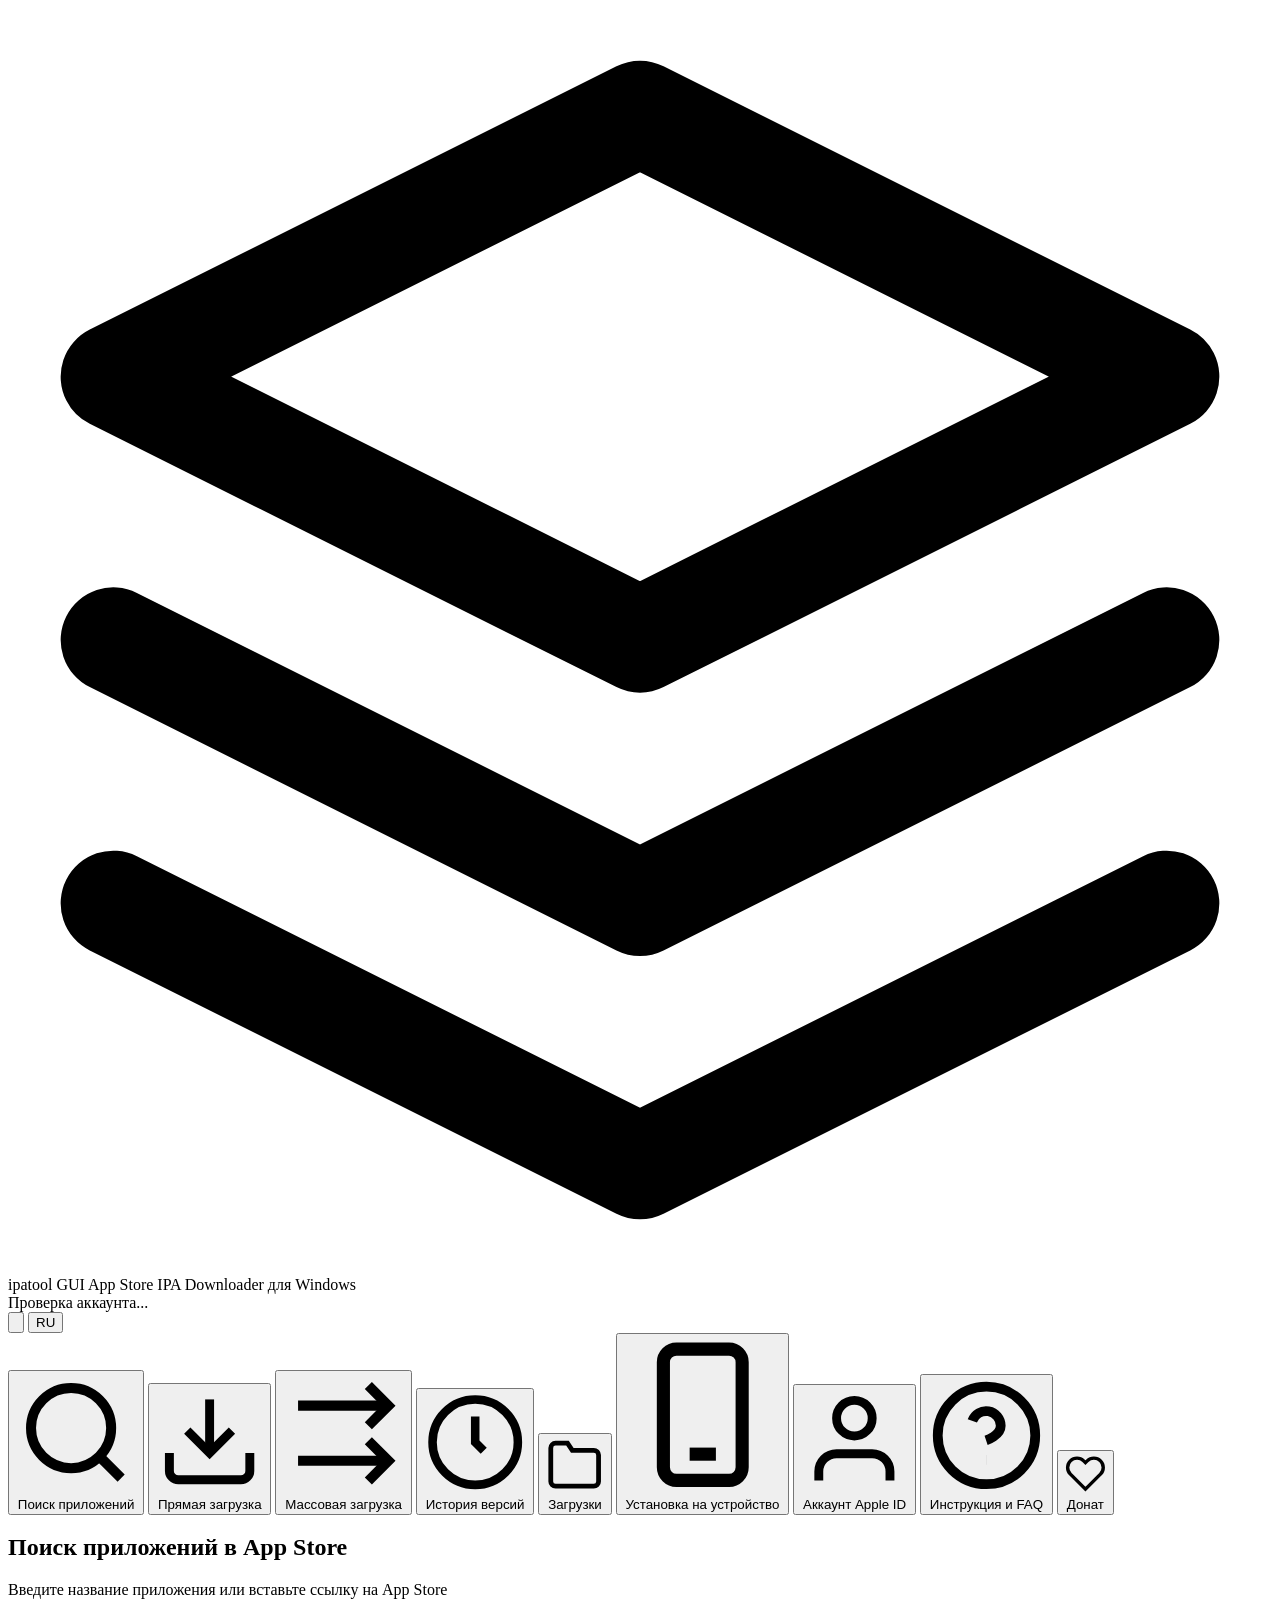
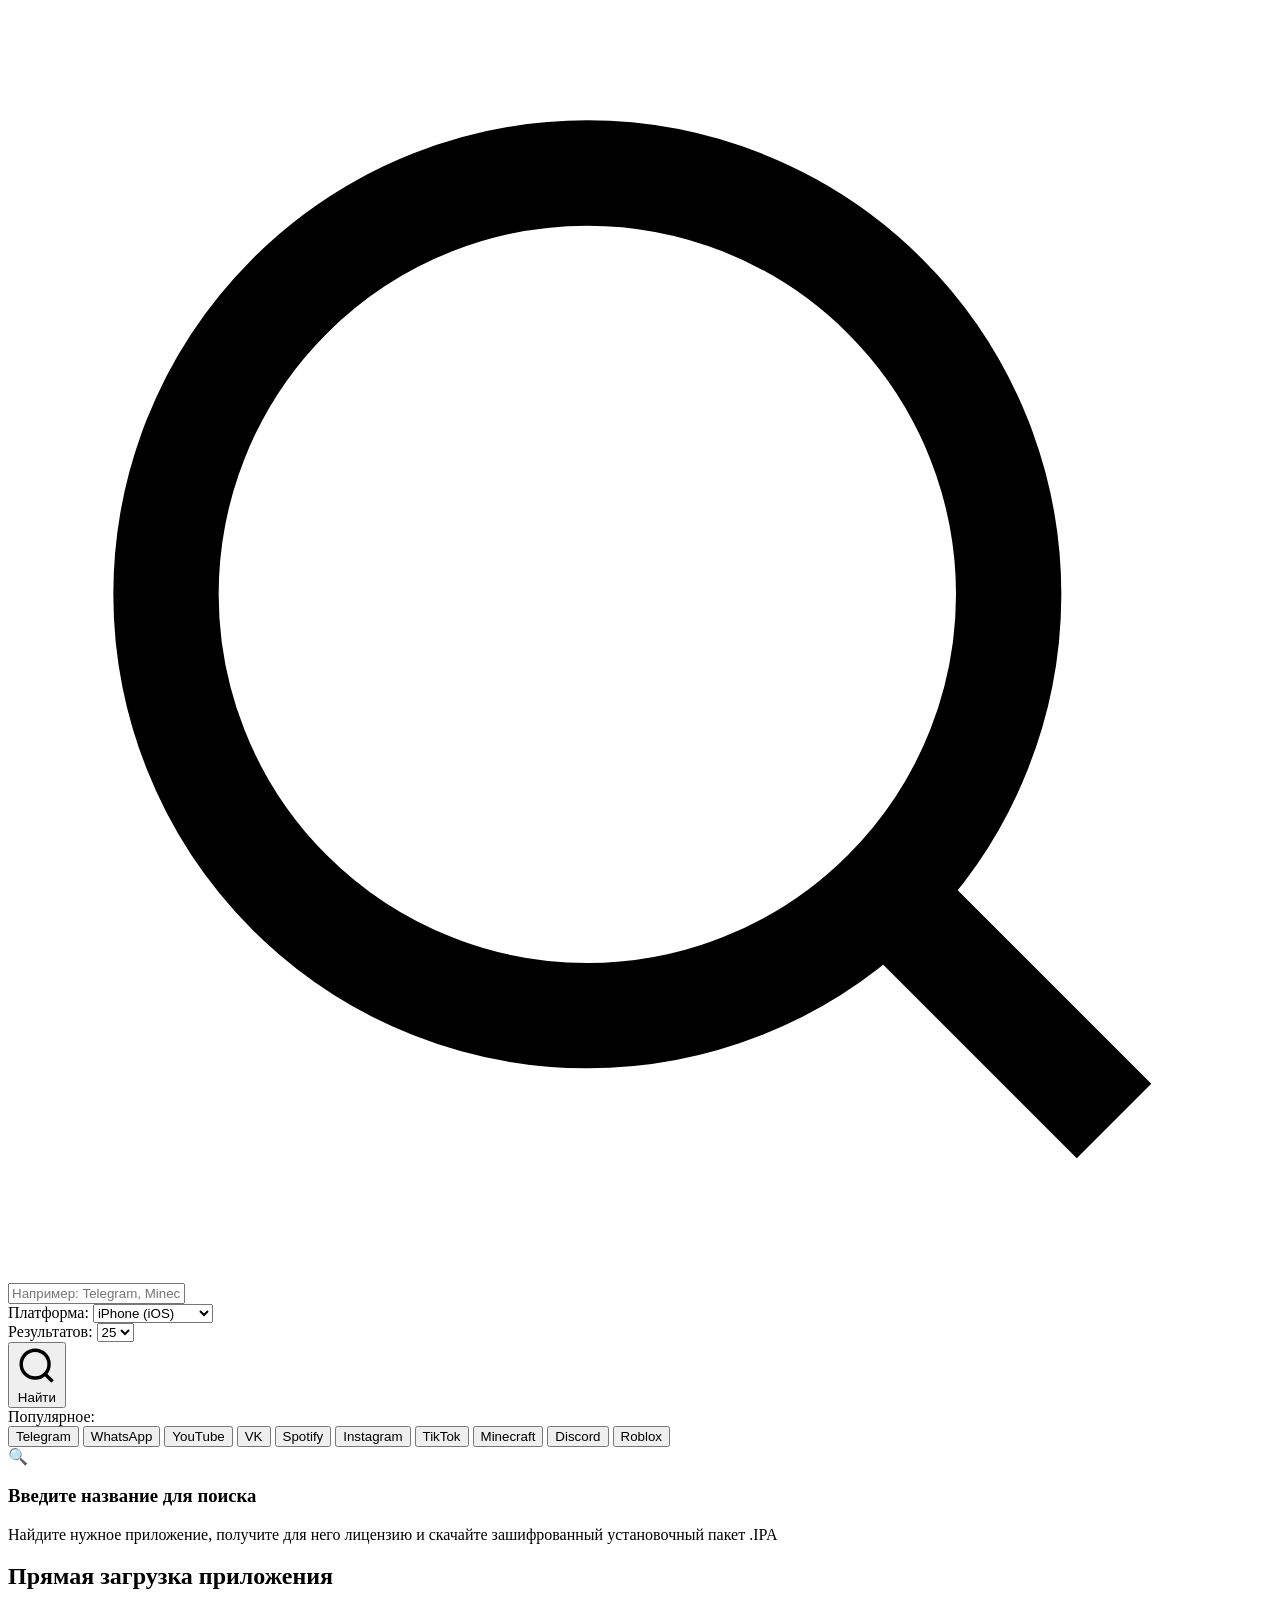
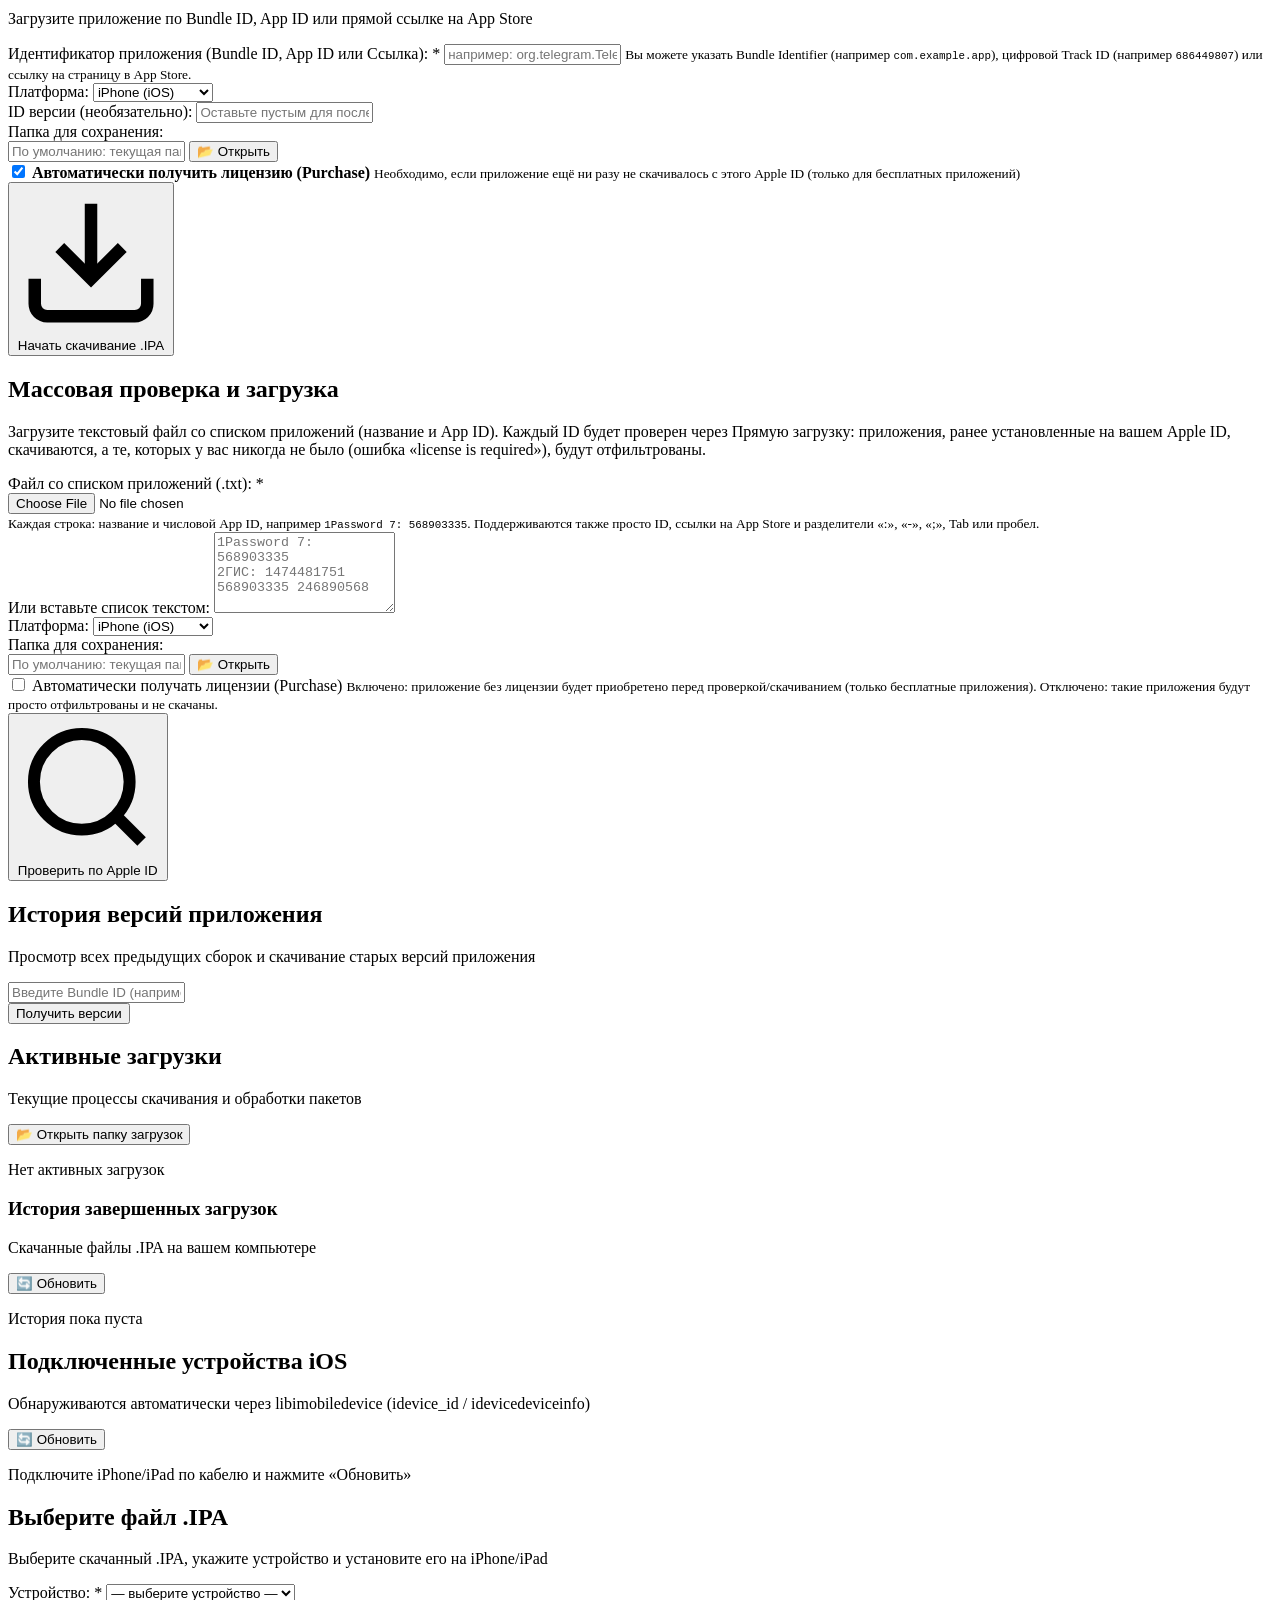
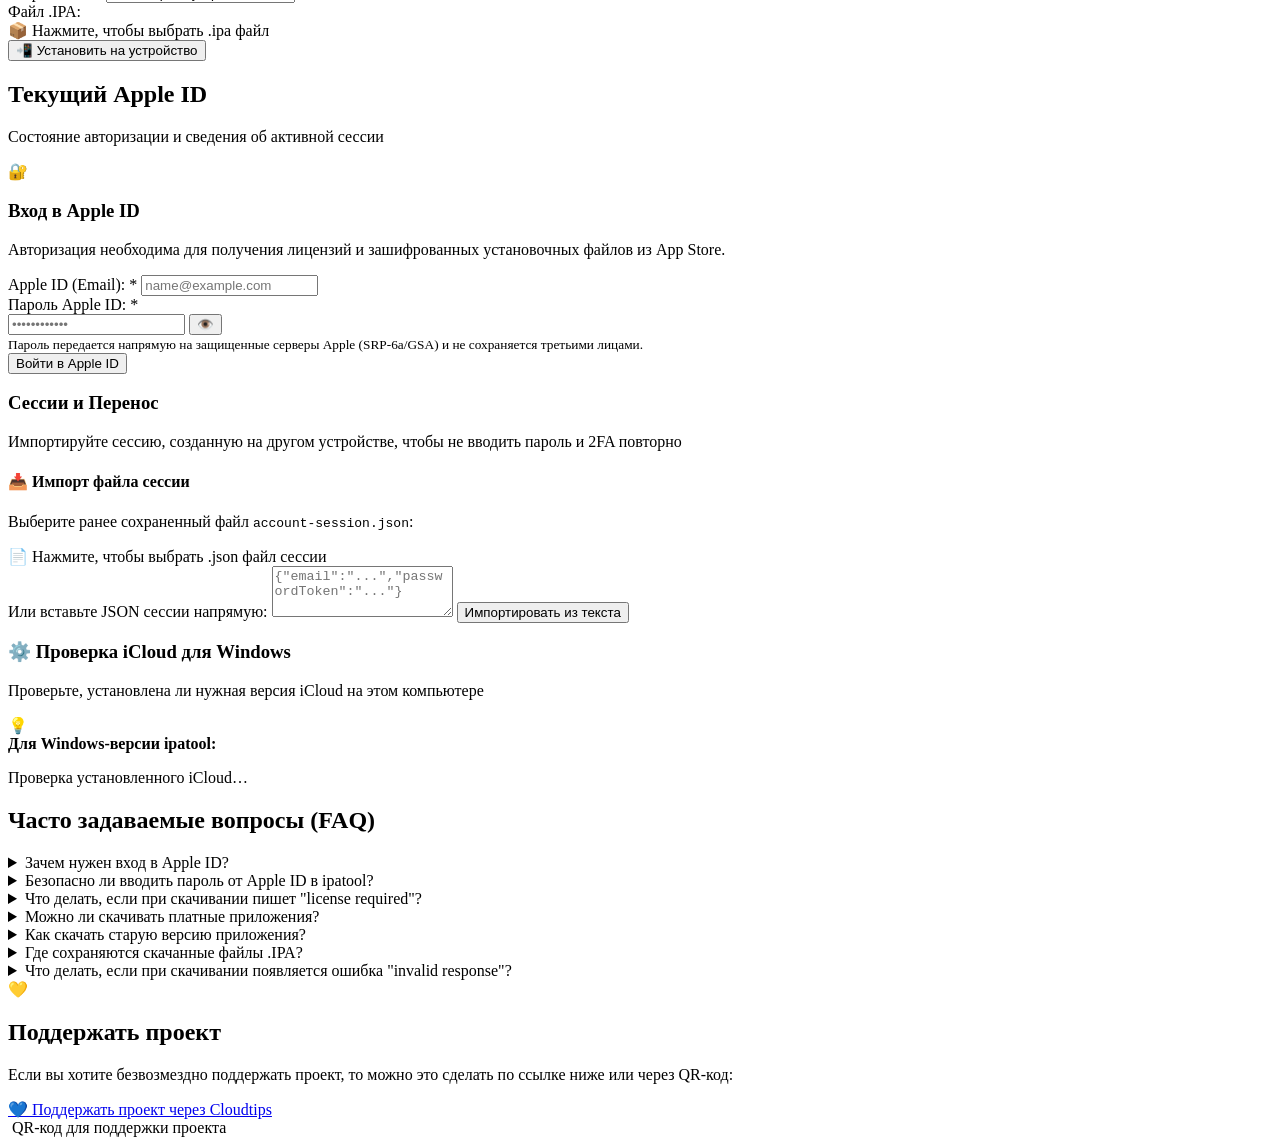
==== cmd/gui_assets/index.html @ 9e5e67ea "Disable mass download auto-purchase by default Co-authored-by: arena-agent <297053741+arena-agent@us" ====
<!DOCTYPE html>
<html lang="ru" data-theme="dark">
<head>
  <meta charset="UTF-8">
  <meta name="viewport" content="width=device-width, initial-scale=1.0">
  <title>ipatool GUI — Скачивание IPA из App Store</title>
  <link rel="stylesheet" href="/assets/style.css">
</head>
<body>
  <!-- Header / Navigation Bar -->
  <header class="navbar">
    <div class="nav-brand">
      <div class="brand-icon">
        <svg viewBox="0 0 24 24" fill="none" stroke="currentColor" stroke-width="2" stroke-linecap="round" stroke-linejoin="round">
          <path d="M12 2L2 7l10 5 10-5-10-5zM2 17l10 5 10-5M2 12l10 5 10-5"/>
        </svg>
      </div>
      <div class="brand-text">
        <span class="brand-title">ipatool <span class="badge-gui">GUI</span></span>
        <span class="brand-subtitle" data-i18n="app_subtitle">App Store IPA Downloader для Windows</span>
      </div>
    </div>

    <!-- Right Controls -->
    <div class="nav-actions">
      <!-- Account Status Pill -->
      <div id="account-status-pill" class="account-pill" onclick="switchTab('account')">
        <span class="status-dot"></span>
        <span id="account-status-text" data-i18n="auth_checking">Проверка аккаунта...</span>
      </div>

      <!-- Theme Switcher -->
      <button id="theme-toggle" class="icon-btn" title="Сменить тему" onclick="toggleTheme()">
        <svg id="theme-icon-dark" viewBox="0 0 24 24" fill="none" stroke="currentColor" stroke-width="2" stroke-linecap="round" stroke-linejoin="round">
          <path d="M21 12.79A9 9 0 1 1 11.21 3 7 7 0 0 0 21 12.79z"></path>
        </svg>
        <svg id="theme-icon-light" style="display:none" viewBox="0 0 24 24" fill="none" stroke="currentColor" stroke-width="2" stroke-linecap="round" stroke-linejoin="round">
          <circle cx="12" cy="12" r="5"></circle>
          <line x1="12" y1="1" x2="12" y2="3"></line>
          <line x1="12" y1="21" x2="12" y2="23"></line>
          <line x1="4.22" y1="4.22" x2="5.64" y2="5.64"></line>
          <line x1="18.36" y1="18.36" x2="19.78" y2="19.78"></line>
          <line x1="1" y1="12" x2="3" y2="12"></line>
          <line x1="21" y1="12" x2="23" y2="12"></line>
          <line x1="4.22" y1="19.78" x2="5.64" y2="18.36"></line>
          <line x1="18.36" y1="5.64" x2="19.78" y2="4.22"></line>
        </svg>
      </button>

      <!-- Language Switcher -->
      <button id="lang-toggle" class="btn btn-outline btn-sm" onclick="toggleLanguage()">
        <span id="lang-label">RU</span>
      </button>
    </div>
  </header>

  <!-- Navigation Tabs -->
  <nav class="tabs-nav">
    <div class="tabs-container">
      <button class="tab-btn active" data-tab="search" onclick="switchTab('search')">
        <svg viewBox="0 0 24 24" fill="none" stroke="currentColor" stroke-width="2">
          <circle cx="11" cy="11" r="8"></circle><line x1="21" y1="21" x2="16.65" y2="16.65"></line>
        </svg>
        <span data-i18n="tab_search">Поиск приложений</span>
      </button>
      <button class="tab-btn" data-tab="direct" onclick="switchTab('direct')">
        <svg viewBox="0 0 24 24" fill="none" stroke="currentColor" stroke-width="2">
          <path d="M21 15v4a2 2 0 0 1-2 2H5a2 2 0 0 1-2-2v-4"></path>
          <polyline points="7 10 12 15 17 10"></polyline>
          <line x1="12" y1="15" x2="12" y2="3"></line>
        </svg>
        <span data-i18n="tab_direct">Прямая загрузка</span>
      </button>
      <button class="tab-btn" data-tab="batch" onclick="switchTab('batch')">
        <svg viewBox="0 0 24 24" fill="none" stroke="currentColor" stroke-width="2">
          <path d="M17 2.5l4 4-4 4"></path>
          <path d="M3 6.5h18"></path>
          <path d="M17 13.5l4 4-4 4"></path>
          <path d="M3 17.5h18"></path>
        </svg>
        <span data-i18n="tab_batch">Массовая загрузка</span>
      </button>
      <button class="tab-btn" data-tab="versions" onclick="switchTab('versions')">
        <svg viewBox="0 0 24 24" fill="none" stroke="currentColor" stroke-width="2">
          <circle cx="12" cy="12" r="10"></circle><polyline points="12 6 12 12 14 14"></polyline>
        </svg>
        <span data-i18n="tab_versions">История версий</span>
      </button>
      <button class="tab-btn" data-tab="downloads" onclick="switchTab('downloads')">
        <svg viewBox="0 0 24 24" fill="none" stroke="currentColor" stroke-width="2">
          <path d="M22 19a2 2 0 0 1-2 2H4a2 2 0 0 1-2-2V5a2 2 0 0 1 2-2h5l2 3h9a2 2 0 0 1 2 2z"></path>
        </svg>
        <span data-i18n="tab_downloads">Загрузки</span>
        <span id="downloads-badge" class="badge badge-pulse" style="display:none">0</span>
      </button>
      <button class="tab-btn" data-tab="install" onclick="switchTab('install')">
        <svg viewBox="0 0 24 24" fill="none" stroke="currentColor" stroke-width="2">
          <rect x="6" y="2" width="12" height="20" rx="2"></rect>
          <line x1="10" y1="18" x2="14" y2="18"></line>
          <line x1="12" y1="2" x2="12" y2="2.01"></line>
        </svg>
        <span data-i18n="tab_install">Установка на устройство</span>
      </button>
      <button class="tab-btn" data-tab="account" onclick="switchTab('account')">
        <svg viewBox="0 0 24 24" fill="none" stroke="currentColor" stroke-width="2">
          <path d="M20 21v-2a4 4 0 0 0-4-4H8a4 4 0 0 0-4 4v2"></path>
          <circle cx="12" cy="7" r="4"></circle>
        </svg>
        <span data-i18n="tab_account">Аккаунт Apple ID</span>
      </button>
      <button class="tab-btn" data-tab="guide" onclick="switchTab('guide')">
        <svg viewBox="0 0 24 24" fill="none" stroke="currentColor" stroke-width="2">
          <circle cx="12" cy="12" r="10"></circle>
          <path d="M9.09 9a3 3 0 0 1 5.83 1c0 2-3 3-3 3"></path>
          <line x1="12" y1="17" x2="12.01" y2="17"></line>
        </svg>
        <span data-i18n="tab_guide">Инструкция и FAQ</span>
      </button>
      <button class="tab-btn" data-tab="donate" onclick="switchTab('donate')">
        <svg viewBox="0 0 24 24" fill="none" stroke="currentColor" stroke-width="2">
          <path d="M20.84 4.61a5.5 5.5 0 0 0-7.78 0L12 5.67l-1.06-1.06a5.5 5.5 0 0 0-7.78 7.78l1.06 1.06L12 21.23l7.78-7.78 1.06-1.06a5.5 5.5 0 0 0 0-7.78z"></path>
        </svg>
        <span data-i18n="tab_donate">Донат</span>
      </button>
    </div>
  </nav>

  <!-- Main Content Container -->
  <main class="main-content">

    <!-- TAB 1: Search -->
    <section id="tab-search" class="tab-content active">
      <!-- Search Banner / Input -->
      <div class="search-section card">
        <div class="search-header">
          <h2 data-i18n="search_title">Поиск приложений в App Store</h2>
          <p class="text-secondary" data-i18n="search_desc">Введите название приложения или вставьте ссылку на App Store</p>
        </div>

        <form id="search-form" onsubmit="handleSearch(event)" class="search-form">
          <div class="search-input-wrapper">
            <svg class="search-icon" viewBox="0 0 24 24" fill="none" stroke="currentColor" stroke-width="2">
              <circle cx="11" cy="11" r="8"></circle><line x1="21" y1="21" x2="16.65" y2="16.65"></line>
            </svg>
            <input 
              type="text" 
              id="search-input" 
              placeholder="Например: Telegram, Minecraft, VK или https://apps.apple.com/app/id..." 
              autocomplete="off"
            >
            <button type="button" id="search-clear-btn" class="clear-btn" onclick="clearSearch()" style="display:none">✕</button>
          </div>

          <div class="search-options">
            <div class="option-group">
              <label for="search-platform" data-i18n="platform_label">Платформа:</label>
              <select id="search-platform" class="select-control">
                <option value="iphone" selected>iPhone (iOS)</option>
                <option value="ipad">iPad (iPadOS)</option>
                <option value="appletv">Apple TV (tvOS)</option>
              </select>
            </div>

            <div class="option-group">
              <label for="search-limit" data-i18n="limit_label">Результатов:</label>
              <select id="search-limit" class="select-control">
                <option value="10">10</option>
                <option value="25" selected>25</option>
                <option value="50">50</option>
              </select>
            </div>

            <button type="submit" id="search-btn" class="btn btn-primary">
              <svg viewBox="0 0 24 24" fill="none" stroke="currentColor" stroke-width="2">
                <circle cx="11" cy="11" r="8"></circle><line x1="21" y1="21" x2="16.65" y2="16.65"></line>
              </svg>
              <span data-i18n="search_button">Найти</span>
            </button>
          </div>
        </form>

        <!-- Quick Tags -->
        <div class="popular-tags">
          <span class="tags-label" data-i18n="popular_searches">Популярное:</span>
          <div class="tags-list">
            <button type="button" class="tag-chip" onclick="quickSearch('Telegram')">Telegram</button>
            <button type="button" class="tag-chip" onclick="quickSearch('WhatsApp')">WhatsApp</button>
            <button type="button" class="tag-chip" onclick="quickSearch('YouTube')">YouTube</button>
            <button type="button" class="tag-chip" onclick="quickSearch('VK')">VK</button>
            <button type="button" class="tag-chip" onclick="quickSearch('Spotify')">Spotify</button>
            <button type="button" class="tag-chip" onclick="quickSearch('Instagram')">Instagram</button>
            <button type="button" class="tag-chip" onclick="quickSearch('TikTok')">TikTok</button>
            <button type="button" class="tag-chip" onclick="quickSearch('Minecraft')">Minecraft</button>
            <button type="button" class="tag-chip" onclick="quickSearch('Discord')">Discord</button>
            <button type="button" class="tag-chip" onclick="quickSearch('Roblox')">Roblox</button>
          </div>
        </div>
      </div>

      <!-- Search State / Results -->
      <div id="search-loading" class="state-container" style="display:none">
        <div class="spinner"></div>
        <p data-i18n="searching_status">Поиск приложений в Apple App Store...</p>
      </div>

      <div id="search-empty" class="state-container card">
        <div class="empty-icon">🔍</div>
        <h3 data-i18n="search_prompt_title">Введите название для поиска</h3>
        <p class="text-secondary" data-i18n="search_prompt_desc">Найдите нужное приложение, получите для него лицензию и скачайте зашифрованный установочный пакет .IPA</p>
      </div>

      <div id="search-no-results" class="state-container card" style="display:none">
        <div class="empty-icon">😕</div>
        <h3 data-i18n="no_results_title">Ничего не найдено</h3>
        <p class="text-secondary" data-i18n="no_results_desc">Попробуйте изменить поисковый запрос, проверить регион аккаунта или переключить платформу (iPhone / iPad).</p>
      </div>

      <!-- Results Grid -->
      <div id="search-results-wrapper" style="display:none">
        <!-- Removed-from-App-Store results (Apps_ID_List.txt) — shown first,
             since these apps are not reachable through the App Store search. -->
        <div id="removed-results-section" style="display:none">
          <div class="results-header">
            <h3 class="results-section-title" data-i18n="search_removed_title">Удалённые из App Store (доступны по ID)</h3>
            <span id="removed-results-count" class="results-count-text"></span>
          </div>
          <div id="removed-results-grid" class="apps-grid"></div>
        </div>

        <!-- Official App Store results (shown below the removed apps) -->
        <div id="official-results-section">
          <div class="results-header" id="official-results-header">
            <h3 class="results-section-title" data-i18n="search_official_title">Результаты App Store</h3>
            <span id="results-count" class="results-count-text">Найдено 0 приложений</span>
          </div>
          <div id="search-results-grid" class="apps-grid"></div>
        </div>
      </div>
    </section>

    <!-- TAB 2: Direct Download -->
    <section id="tab-direct" class="tab-content">
      <div class="card form-card">
        <div class="card-header">
          <h2 data-i18n="direct_title">Прямая загрузка приложения</h2>
          <p class="text-secondary" data-i18n="direct_desc">Загрузите приложение по Bundle ID, App ID или прямой ссылке на App Store</p>
        </div>

        <form id="direct-download-form" onsubmit="handleDirectDownload(event)" class="vertical-form">
          <div class="form-group">
            <label for="direct-app-id">
              <span data-i18n="direct_id_label">Идентификатор приложения (Bundle ID, App ID или Ссылка):</span>
              <span class="required">*</span>
            </label>
            <input 
              type="text" 
              id="direct-app-id" 
              class="input-control" 
              placeholder="например: org.telegram.Telegram-iOS, 686449807 или https://apps.apple.com/..."
              required
            >
            <small class="form-hint" data-i18n="direct_id_hint">Вы можете указать Bundle Identifier (например <code>com.example.app</code>), цифровой Track ID (например <code>686449807</code>) или ссылку на страницу в App Store.</small>
          </div>

          <div class="form-row">
            <div class="form-group col">
              <label for="direct-platform" data-i18n="platform_label">Платформа:</label>
              <select id="direct-platform" class="select-control">
                <option value="iphone" selected>iPhone (iOS)</option>
                <option value="ipad">iPad (iPadOS)</option>
                <option value="appletv">Apple TV (tvOS)</option>
              </select>
            </div>

            <div class="form-group col">
              <label for="direct-version-id" data-i18n="version_id_label">ID версии (необязательно):</label>
              <input 
                type="text" 
                id="direct-version-id" 
                class="input-control" 
                placeholder="Оставьте пустым для последней версии"
              >
            </div>
          </div>

          <div class="form-group">
            <label for="direct-output-path" data-i18n="output_folder_label">Папка для сохранения:</label>
            <div class="input-with-button">
              <input 
                type="text" 
                id="direct-output-path" 
                class="input-control" 
                placeholder="По умолчанию: текущая папка или Загрузки"
              >
              <button type="button" class="btn btn-outline" onclick="openOutputFolder()" title="Открыть текущую папку">
                📂 <span data-i18n="open_folder_btn">Открыть</span>
              </button>
            </div>
          </div>

          <div class="form-checkbox">
            <label class="checkbox-label">
              <input type="checkbox" id="direct-purchase" checked>
              <span class="checkbox-custom"></span>
              <span class="checkbox-text">
                <strong data-i18n="auto_purchase_title">Автоматически получить лицензию (Purchase)</strong>
                <small class="text-secondary" data-i18n="auto_purchase_desc">Необходимо, если приложение ещё ни разу не скачивалось с этого Apple ID (только для бесплатных приложений)</small>
              </span>
            </label>
          </div>

          <div class="form-actions">
            <button type="submit" id="direct-submit-btn" class="btn btn-primary btn-lg">
              <svg viewBox="0 0 24 24" fill="none" stroke="currentColor" stroke-width="2">
                <path d="M21 15v4a2 2 0 0 1-2 2H5a2 2 0 0 1-2-2v-4"></path>
                <polyline points="7 10 12 15 17 10"></polyline>
                <line x1="12" y1="15" x2="12" y2="3"></line>
              </svg>
              <span data-i18n="start_download_btn">Начать скачивание .IPA</span>
            </button>
          </div>
        </form>
      </div>
    </section>

    <!-- TAB: Batch Mass Download -->
    <section id="tab-batch" class="tab-content">
      <div class="card">
        <div class="card-header">
          <h2 data-i18n="batch_title">Массовая проверка и загрузка</h2>
          <p class="text-secondary" data-i18n="batch_desc">Загрузите текстовый файл со списком приложений (название и App ID). Каждый ID будет проверен через Прямую загрузку: приложения, ранее установленные на вашем Apple ID, скачиваются, а те, которых у вас никогда не было (ошибка «license is required»), будут отфильтрованы.</p>
        </div>

        <form id="batch-form" class="vertical-form">
          <div class="form-group">
            <label for="batch-file-input">
              <span data-i18n="batch_file_label">Файл со списком приложений (.txt):</span>
              <span class="required">*</span>
            </label>
            <div class="input-with-button">
              <input
                type="file"
                id="batch-file-input"
                class="input-control"
                accept=".txt,text/plain"
              >
            </div>
            <small class="form-hint" data-i18n="batch_file_hint">Каждая строка: название и числовой App ID, например <code>1Password 7: 568903335</code>. Поддерживаются также просто ID, ссылки на App Store и разделители «:», «-», «;», Tab или пробел.</small>
          </div>

          <div class="form-group">
            <label for="batch-paste-area" data-i18n="batch_paste_label">Или вставьте список текстом:</label>
            <textarea
              id="batch-paste-area"
              class="input-control"
              rows="5"
              placeholder="1Password 7: 568903335&#10;2ГИС: 1474481751&#10;568903335 246890568"
            ></textarea>
          </div>

          <div id="batch-parsed-summary" class="state-container" style="display:none">
            <p id="batch-parsed-count" class="text-secondary"></p>
          </div>

          <div class="form-row">
            <div class="form-group col">
              <label for="batch-platform" data-i18n="platform_label">Платформа:</label>
              <select id="batch-platform" class="select-control">
                <option value="iphone" selected>iPhone (iOS)</option>
                <option value="ipad">iPad (iPadOS)</option>
                <option value="appletv">Apple TV (tvOS)</option>
              </select>
            </div>

            <div class="form-group col">
              <label for="batch-output-path" data-i18n="output_folder_label">Папка для сохранения:</label>
              <div class="input-with-button">
                <input
                  type="text"
                  id="batch-output-path"
                  class="input-control"
                  placeholder="По умолчанию: текущая папка или Загрузки"
                >
                <button type="button" class="btn btn-outline" onclick="openOutputFolder()" title="Открыть текущую папку">
                  📂 <span data-i18n="open_folder_btn">Открыть</span>
                </button>
              </div>
            </div>
          </div>

          <div class="form-group">
            <label for="batch-purchase" class="checkbox-label">
              <input type="checkbox" id="batch-purchase">
              <span data-i18n="batch_purchase_label">Автоматически получать лицензии (Purchase)</span>
            </label>
            <small class="form-hint" data-i18n="batch_purchase_hint">Включено: приложение без лицензии будет приобретено перед проверкой/скачиванием (только бесплатные приложения). Отключено: такие приложения будут просто отфильтрованы и не скачаны.</small>
          </div>

          <div class="form-actions">
            <button type="submit" id="batch-check-btn" class="btn btn-primary btn-lg">
              <svg viewBox="0 0 24 24" fill="none" stroke="currentColor" stroke-width="2">
                <circle cx="11" cy="11" r="8"></circle><line x1="21" y1="21" x2="16.65" y2="16.65"></line>
              </svg>
              <span data-i18n="batch_check_btn">Проверить по Apple ID</span>
            </button>
          </div>
        </form>
      </div>

      <!-- Batch Check Progress -->
      <div id="batch-check-progress-card" class="card" style="display:none">
        <div class="card-header">
          <h3 data-i18n="batch_check_progress_title">Проверка приложений через Прямую загрузку...</h3>
          <p class="text-secondary" id="batch-check-progress-text"></p>
        </div>
        <div class="dl-progress-bar-bg">
          <div id="batch-check-progress-fill" class="dl-progress-bar-fill" style="width:0%"></div>
        </div>
        <div class="dl-progress-stats">
          <span id="batch-check-progress-percent">0%</span>
        </div>
      </div>

      <!-- Batch Results -->
      <div id="batch-results-card" class="card" style="display:none">
        <div class="card-header flex-between">
          <div>
            <h3 data-i18n="batch_results_title">Результаты проверки</h3>
            <p class="text-secondary" id="batch-results-summary"></p>
          </div>
          <div class="app-actions">
            <button class="btn btn-outline btn-sm" onclick="batchSelectAll(true)">
              <span data-i18n="batch_select_all">Выбрать все</span>
            </button>
            <button class="btn btn-outline btn-sm" onclick="batchSelectAll(false)">
              <span data-i18n="batch_select_none">Снять все</span>
            </button>
            <button id="batch-download-btn" class="btn btn-primary btn-sm" onclick="startBatchDownload()">
              <span id="batch-download-btn-text" data-i18n="batch_download_selected">Скачать выбранные</span>
            </button>
            <button id="batch-save-btn" class="btn btn-outline btn-sm" onclick="saveBatchList()">
              💾 <span data-i18n="batch_save_list">Сохранить список (.txt)</span>
            </button>
          </div>
        </div>

        <div id="batch-available-list" class="apps-grid" style="margin-top:16px"></div>

        <div id="batch-filtered-box" style="margin-top:24px; display:none">
          <h4 class="text-secondary" data-i18n="batch_filtered_title">Отфильтрованы (нет лицензии на Apple ID):</h4>
          <div id="batch-filtered-list" class="batch-filtered-list" style="margin-top:8px"></div>
        </div>
      </div>

      <!-- Batch Download Progress -->
      <div id="batch-download-card" class="card" style="display:none">
        <div class="card-header">
          <h3 data-i18n="batch_download_progress_title">Массовое скачивание...</h3>
          <p class="text-secondary" id="batch-download-progress-text"></p>
        </div>
        <div class="dl-progress-bar-bg">
          <div id="batch-download-progress-fill" class="dl-progress-bar-fill" style="width:0%"></div>
        </div>
        <div class="dl-progress-stats">
          <span id="batch-download-progress-percent">0%</span>
          <span id="batch-download-progress-detail"></span>
        </div>
        <div id="batch-download-items" style="margin-top:16px"></div>
      </div>
    </section>

    <!-- TAB 3: Version History -->
    <section id="tab-versions" class="tab-content">
      <div class="card">
        <div class="card-header">
          <h2 data-i18n="versions_title">История версий приложения</h2>
          <p class="text-secondary" data-i18n="versions_desc">Просмотр всех предыдущих сборок и скачивание старых версий приложения</p>
        </div>

        <form id="versions-search-form" onsubmit="handleFetchVersions(event)" class="search-form">
          <div class="search-input-wrapper">
            <input 
              type="text" 
              id="versions-input" 
              placeholder="Введите Bundle ID (например, org.telegram.Telegram-iOS) или App ID"
              required
            >
          </div>
          <button type="submit" id="versions-btn" class="btn btn-primary">
            <span data-i18n="fetch_versions_btn">Получить версии</span>
          </button>
        </form>

        <div id="versions-loading" class="state-container" style="display:none">
          <div class="spinner"></div>
          <p data-i18n="fetching_versions_status">Запрос списка сборок с серверов Apple...</p>
        </div>

        <div id="versions-container" class="versions-result-wrapper" style="display:none">
          <div class="versions-meta-card">
            <div class="versions-header-info">
              <h3 id="versions-app-title">Приложение</h3>
              <span id="versions-count-badge" class="badge">0 версий</span>
            </div>
            <p id="versions-app-bundle" class="text-secondary"></p>
          </div>

          <div class="versions-table-wrapper">
            <table class="versions-table">
              <thead>
                <tr>
                  <th data-i18n="version_col_build">ID сборки (Version ID)</th>
                  <th data-i18n="version_col_display">Версия (Display)</th>
                  <th data-i18n="version_col_date">Дата выхода</th>
                  <th data-i18n="version_col_action">Действие</th>
                </tr>
              </thead>
              <tbody id="versions-table-body"></tbody>
            </table>
          </div>
        </div>
      </div>
    </section>

    <!-- TAB 4: Downloads -->
    <section id="tab-downloads" class="tab-content">
      <div class="downloads-layout">
        <!-- Active Downloads -->
        <div class="card">
          <div class="card-header flex-between">
            <div>
              <h2 data-i18n="active_downloads_title">Активные загрузки</h2>
              <p class="text-secondary" data-i18n="active_downloads_desc">Текущие процессы скачивания и обработки пакетов</p>
            </div>
            <button class="btn btn-outline btn-sm" onclick="openOutputFolder()">
              📂 <span data-i18n="open_downloads_folder">Открыть папку загрузок</span>
            </button>
          </div>

          <div id="active-downloads-list" class="active-downloads-container">
            <div id="no-active-downloads" class="empty-state-mini">
              <p class="text-secondary" data-i18n="no_active_downloads">Нет активных загрузок</p>
            </div>
          </div>
        </div>

        <!-- Download History -->
        <div class="card">
          <div class="card-header flex-between">
            <div>
              <h3 data-i18n="download_history_title">История завершенных загрузок</h3>
              <p class="text-secondary" data-i18n="download_history_desc">Скачанные файлы .IPA на вашем компьютере</p>
            </div>
            <button class="btn btn-outline btn-sm" onclick="refreshDownloadsHistory()">
              🔄 <span data-i18n="refresh_btn">Обновить</span>
            </button>
          </div>

          <div id="downloads-history-list" class="history-list">
            <div id="no-history-downloads" class="empty-state-mini">
              <p class="text-secondary" data-i18n="no_history_downloads">История пока пуста</p>
            </div>
          </div>
        </div>
      </div>
    </section>

    <!-- TAB: Install .IPA on connected iOS device -->
    <section id="tab-install" class="tab-content">
      <div class="install-layout">
        <!-- Devices Card -->
        <div class="card">
          <div class="card-header flex-between">
            <div>
              <h2 data-i18n="install_devices_title">Подключенные устройства iOS</h2>
              <p class="text-secondary" data-i18n="install_devices_desc">Обнаруживаются автоматически через libimobiledevice (idevice_id / idevicedeviceinfo)</p>
            </div>
            <button class="btn btn-outline" onclick="refreshInstallDevices()">
              🔄 <span data-i18n="refresh_btn">Обновить</span>
            </button>
          </div>

          <div id="install-devices-loading" class="state-container" style="display:none">
            <div class="spinner"></div>
            <p data-i18n="install_devices_scanning">Поиск подключенных устройств...</p>
          </div>

          <div id="install-devices-empty" class="empty-state-mini" style="display:block">
            <p class="text-secondary" data-i18n="install_no_devices">Подключите iPhone/iPad по кабелю и нажмите «Обновить»</p>
          </div>

          <div id="install-devices-list" class="install-devices-grid"></div>

          <div id="install-tools-warning" class="info-alert" style="display:none; margin-top:16px">
            <span class="alert-icon">⚠️</span>
            <div>
              <strong data-i18n="install_tools_missing_title">Не найден ideviceinstaller</strong>
              <p id="install-tools-warning-text" data-i18n="install_tools_missing_desc">Для установки нужен ideviceinstaller из libimobiledevice. На macOS: <code>brew install libimobiledevice</code>. На Windows установите iDevice Suite / сборку libimobiledevice и положите <code>ideviceinstaller.exe</code> в PATH.</p>
            </div>
          </div>

          <div id="install-driver-card" class="info-alert" style="display:none; margin-top:16px">
            <span class="alert-icon" id="install-driver-icon">🖥️</span>
            <div>
              <strong id="install-driver-title" data-i18n="install_driver_check_title">Драйвер Apple Mobile Device Support</strong>
              <p id="install-driver-text">Проверка драйвера...</p>
              <span id="install-driver-links" style="margin-top:8px; display:inline-flex; gap:8px; flex-wrap:wrap;"></span>
            </div>
          </div>
        </div>

        <!-- Upload and Install Card -->
        <div class="card">
          <div class="card-header">
            <h2 data-i18n="install_upload_title">Выберите файл .IPA</h2>
            <p class="text-secondary" data-i18n="install_upload_desc">Выберите скачанный .IPA, укажите устройство и установите его на iPhone/iPad</p>
          </div>

          <form id="install-form" onsubmit="handleInstallSubmit(event)" class="vertical-form">
            <div class="form-group">
              <label for="install-device-select">
                <span data-i18n="install_device_label">Устройство:</span>
                <span class="required">*</span>
              </label>
              <select id="install-device-select" class="select-control" required>
                <option value="" data-i18n="install_device_select_placeholder">— выберите устройство —</option>
              </select>
            </div>

            <div class="form-group">
              <label for="install-file-input" data-i18n="install_file_label">Файл .IPA:</label>
              <div class="file-dropzone" onclick="document.getElementById('install-file-input').click()">
                <input type="file" id="install-file-input" accept=".ipa,application/octet-stream" style="display:none" onchange="updateInstallFileChosen()">
                <div class="dropzone-content">
                  <span class="dropzone-icon" id="install-drop-icon">📦</span>
                  <span id="install-drop-text" data-i18n="install_dropzone_text">Нажмите, чтобы выбрать .ipa файл</span>
                </div>
              </div>
            </div>

            <div class="form-actions">
              <button type="submit" id="install-submit-btn" class="btn btn-primary btn-lg full-width">
                📲 <span data-i18n="install_button">Установить на устройство</span>
              </button>
            </div>
          </form>
        </div>

        <!-- Install Progress Card -->
        <div id="install-progress-card" class="card full-grid-width" style="display:none">
          <div class="card-header">
            <h3 data-i18n="install_progress_title">Установка...</h3>
            <p class="text-secondary" id="install-progress-subtitle">—</p>
          </div>

          <div class="dl-progress-bar-bg">
            <div id="install-progress-fill" class="dl-progress-bar-fill" style="width:0%"></div>
          </div>
          <div class="dl-progress-stats">
            <span id="install-progress-percent">0%</span>
            <span id="install-progress-message">—</span>
          </div>

          <details class="install-log-details" style="margin-top:16px">
            <summary data-i18n="install_log_title">Журнал ideviceinstaller</summary>
            <pre id="install-progress-log" class="install-log-output"></pre>
          </details>
        </div>
      </div>
    </section>

    <!-- TAB 5: Account & Sessions -->
    <section id="tab-account" class="tab-content">
      <div class="account-grid">

        <!-- Account Status Card -->
        <div class="card account-card">
          <div class="card-header">
            <h2 data-i18n="account_card_title">Текущий Apple ID</h2>
            <p class="text-secondary" data-i18n="account_card_desc">Состояние авторизации и сведения об активной сессии</p>
          </div>

          <!-- Logged In State -->
          <div id="account-logged-in-box" class="account-details" style="display:none">
            <div class="account-user-header">
              <div class="account-avatar">
                <span id="account-initials">A</span>
              </div>
              <div class="account-user-meta">
                <h3 id="account-user-name">Имя Фамилия</h3>
                <span id="account-user-email" class="text-secondary">email@example.com</span>
                <span class="badge badge-success" data-i18n="badge_authenticated">Авторизован</span>
              </div>
            </div>

            <div class="account-info-grid">
              <div class="info-item">
                <span class="info-label" data-i18n="info_country">Регион App Store:</span>
                <span id="account-country" class="info-value">—</span>
              </div>
              <div class="info-item">
                <span class="info-label" data-i18n="info_dsid">DSID:</span>
                <span id="account-dsid" class="info-value mono">—</span>
              </div>
              <div class="info-item">
                <span class="info-label" data-i18n="info_keychain">Хранилище сессии:</span>
                <span class="info-value text-success" data-i18n="info_keychain_ok">Системное хранилище Windows</span>
              </div>
            </div>

            <div class="account-actions">
              <button class="btn btn-outline" onclick="exportSession()">
                📤 <span data-i18n="export_session_btn">Экспорт сессии (JSON)</span>
              </button>
              <button class="btn btn-danger" onclick="confirmLogout()">
                🚪 <span data-i18n="logout_btn">Выйти из аккаунта</span>
              </button>
            </div>
          </div>

          <!-- Logged Out / Login Form State -->
          <div id="account-logged-out-box">
            <div class="login-intro">
              <div class="login-shield-icon">🔐</div>
              <h3 data-i18n="login_prompt_title">Вход в Apple ID</h3>
              <p class="text-secondary" data-i18n="login_prompt_desc">Авторизация необходима для получения лицензий и зашифрованных установочных файлов из App Store.</p>
            </div>

            <form id="login-form" onsubmit="handleLogin(event)" class="vertical-form">
              <div class="form-group">
                <label for="login-email">
                  <span data-i18n="login_email_label">Apple ID (Email):</span>
                  <span class="required">*</span>
                </label>
                <input 
                  type="email" 
                  id="login-email" 
                  class="input-control" 
                  placeholder="name@example.com"
                  required
                >
              </div>

              <div class="form-group">
                <label for="login-password">
                  <span data-i18n="login_password_label">Пароль Apple ID:</span>
                  <span class="required">*</span>
                </label>
                <div class="password-input-wrapper">
                  <input 
                    type="password" 
                    id="login-password" 
                    class="input-control" 
                    placeholder="••••••••••••"
                    required
                  >
                  <button type="button" class="icon-btn-inline" onclick="togglePasswordVisibility('login-password')">👁️</button>
                </div>
                <small class="form-hint" data-i18n="login_security_hint">Пароль передается напрямую на защищенные серверы Apple (SRP-6a/GSA) и не сохраняется третьими лицами.</small>
              </div>

              <div class="form-actions">
                <button type="submit" id="login-submit-btn" class="btn btn-primary btn-lg full-width">
                  <span data-i18n="login_btn">Войти в Apple ID</span>
                </button>
                <!-- Alternative macOS-only login: GSA -> MZFinance (stable,
                     bypasses the glitchy native/fast path). Visible only on macOS. -->
                <button type="button" id="login-test-btn" class="btn btn-outline btn-lg full-width" style="display:none" onclick="handleTestLogin(event)">
                  <span data-i18n="login_test_btn">Войти в Apple ID SKIP</span>
                </button>
                <small class="form-hint" id="login-test-hint" style="display:none" data-i18n="login_test_hint">Если при авторизации через «Войти в Apple ID» возникают ошибки (HTTP 403, «An unknown error has occurred», ошибки GSA/SRP или проблемы с 2FA), используйте альтернативный метод авторизации через «Войти в Apple ID SKIP».</small>
              </div>
            </form>
          </div>
        </div>

        <!-- Session Import / Export Card -->
        <div class="card">
          <div class="card-header">
            <h3 data-i18n="session_mgmt_title">Сессии и Перенос</h3>
            <p class="text-secondary" data-i18n="session_mgmt_desc">Импортируйте сессию, созданную на другом устройстве, чтобы не вводить пароль и 2FA повторно</p>
          </div>

          <div class="session-tools">
            <div class="tool-box">
              <h4 data-i18n="import_session_title">📥 Импорт файла сессии</h4>
              <p class="text-secondary" data-i18n="import_session_desc">Выберите ранее сохраненный файл <code>account-session.json</code>:</p>
              
              <div class="file-dropzone" onclick="document.getElementById('session-file-input').click()">
                <input type="file" id="session-file-input" accept=".json" style="display:none" onchange="handleSessionFileUpload(event)">
                <div class="dropzone-content">
                  <span class="dropzone-icon">📄</span>
                  <span data-i18n="dropzone_text">Нажмите, чтобы выбрать .json файл сессии</span>
                </div>
              </div>

              <div class="paste-json-box">
                <label for="session-json-textarea" data-i18n="paste_json_label">Или вставьте JSON сессии напрямую:</label>
                <textarea id="session-json-textarea" class="textarea-control" rows="3" placeholder='{"email":"...","passwordToken":"..."}'></textarea>
                <button class="btn btn-outline btn-sm" onclick="importSessionFromText()">
                  <span data-i18n="import_text_btn">Импортировать из текста</span>
                </button>
              </div>
            </div>
          </div>
        </div>

        <!-- iCloud Presence Check Card (Windows-only; hidden on macOS) -->
        <div class="card full-grid-width" id="icloud-presence-card">
          <div class="card-header">
            <h3 data-i18n="anisette_card_title">⚙️ Проверка iCloud для Windows</h3>
            <p class="text-secondary" data-i18n="anisette_card_desc">Проверьте, установлена ли нужная версия iCloud на этом компьютере</p>
          </div>

          <div class="anisette-info-content">
            <div class="info-alert">
              <span class="alert-icon" id="icloud-status-icon">💡</span>
              <div>
                <strong data-i18n="anisette_alert_title">Для Windows-версии ipatool:</strong>
                <p id="icloud-status-text">Проверка установленного iCloud…</p>
                <p id="icloud-status-actions" style="margin-top:8px;">
                  <a id="icloud-download-link" href="#" target="_blank" rel="noopener" class="btn btn-outline btn-sm" style="display:none;">
                    ⬇️ <span data-i18n="icloud_download_btn">Скачать iCloud для Windows</span>
                  </a>
                </p>
              </div>
            </div>
          </div>
        </div>

      </div>
    </section>

    <!-- TAB 6: User Guide & FAQ -->
    <section id="tab-guide" class="tab-content">
      <div class="guide-container">
        
        <!-- FAQ Card -->
        <div class="card">
          <div class="card-header">
            <h2 data-i18n="faq_title">Часто задаваемые вопросы (FAQ)</h2>
          </div>

          <div class="faq-accordion">
            <details class="faq-item">
              <summary class="faq-question" data-i18n="faq_q1">Зачем нужен вход в Apple ID?</summary>
              <div class="faq-answer" data-i18n="faq_a1">
                <p>Серверы Apple App Store выдают установочные пакеты <code>.ipa</code> только авторизованным пользователям. Авторизация нужна, чтобы Apple сгенерировала персональную цифровую подпись (<code>sinf</code>) и лицензию на приложение для вашего аккаунта.</p>
              </div>
            </details>

            <details class="faq-item">
              <summary class="faq-question" data-i18n="faq_q2">Безопасно ли вводить пароль от Apple ID в ipatool?</summary>
              <div class="faq-answer" data-i18n="faq_a2">
                <p>Да. Программа является полностью открытым исходным кодом (Open Source). Ваши учетные данные передаются исключительно на официальные защищенные серверы Apple (<code>auth.itunes.apple.com</code> / <code>gsa.apple.com</code>) с использованием криптографического протокола SRP-6a. Данные не передаются никаким сторонним серверам.</p>
              </div>
            </details>

            <details class="faq-item">
              <summary class="faq-question" data-i18n="faq_q3">Что делать, если при скачивании пишет "license required"?</summary>
              <div class="faq-answer" data-i18n="faq_a3">
                <p>Это означает, что это приложение ещё никогда не приобреталось с вашего Apple ID. Просто нажмите кнопку <strong>"Получить лицензию"</strong> на карточке приложения или поставьте галочку <em>"Автоматически получить лицензию (Purchase)"</em> при скачивании.</p>
              </div>
            </details>

            <details class="faq-item">
              <summary class="faq-question" data-i18n="faq_q4">Можно ли скачивать платные приложения?</summary>
              <div class="faq-answer" data-i18n="faq_a4">
                <p>Вы можете скачивать платные приложения, если вы ранее уже купили их со своего Apple ID. Бесплатное автоматическое приобретение лицензии через ipatool работает только для бесплатных приложений App Store.</p>
              </div>
            </details>

            <details class="faq-item">
              <summary class="faq-question" data-i18n="faq_q5">Как скачать старую версию приложения?</summary>
              <div class="faq-answer" data-i18n="faq_a5">
                <p>Перейдите во вкладку <strong>"История версий"</strong> (или нажмите кнопку "Версии" на карточке приложения). Программа отобразит все когда-либо выпущенные версии приложения. Выберите нужную сборку и нажмите "Скачать".</p>
              </div>
            </details>

            <details class="faq-item">
              <summary class="faq-question" data-i18n="faq_q6">Где сохраняются скачанные файлы .IPA?</summary>
              <div class="faq-answer" data-i18n="faq_a6">
                <p>По умолчанию файлы сохраняются в рабочую папку программы или в папку "Загрузки". Вы можете открыть папку в любой момент, нажав кнопку <strong>"📂 Открыть папку загрузок"</strong> во вкладке "Загрузки".</p>
              </div>
            </details>

            <details class="faq-item">
              <summary class="faq-question" data-i18n="faq_q7">Что делать, если при скачивании появляется ошибка "invalid response"?</summary>
              <div class="faq-answer" data-i18n="faq_a7">
                <p>Если вы получаете ошибку <code>invalid response: Apple Media Services Terms and Conditions have changed</code>, это означает, что Apple обновила условия использования, и ваш аккаунт ещё не принял новые условия.</p>
                <p><strong data-i18n="faq_a7_fix_title">Как исправить:</strong></p>
                <ol>
                  <li data-i18n="faq_a7_step1">Откройте App Store на вашем iPhone, iPad или Mac</li>
                  <li data-i18n="faq_a7_step2">Войдите в тот же Apple ID, если потребуется</li>
                  <li data-i18n="faq_a7_step3">Начните скачивание любого приложения (можно попробовать то, с которым была ошибка, например Insta360) - это должно вызвать окно с новыми условиями</li>
                  <li data-i18n="faq_a7_step4">Примите новые условия и соглашения при появлении запроса</li>
                  <li data-i18n="faq_a7_step5">После принятия условий ipatool должен снова работать нормально</li>
                </ol>
                <p data-i18n="faq_a7_note">Это стандартная процедура Apple при обновлении их юридических условий. После принятия через официальное приложение Apple ошибка будет устранена.</p>
              </div>
            </details>
          </div>
        </div>

      </div>
    </section>

    <!-- TAB 7: Donate -->
    <section id="tab-donate" class="tab-content">
      <div class="card">
        <div class="donate-container">
          <div class="donate-content">
            <div class="donate-icon">💛</div>
            <h2 data-i18n="donate_title">Поддержать проект</h2>
            <p class="text-secondary" data-i18n="donate_desc">Если вы хотите безвозмездно поддержать проект, то можно это сделать по ссылке ниже или через QR-код:</p>
            <div class="donate-actions">
              <a
                class="btn btn-primary btn-lg"
                href="https://pay.cloudtips.ru/p/1569852d"
                target="_blank"
                rel="noopener noreferrer"
              >
                💙 <span data-i18n="donate_button">Поддержать проект через Cloudtips</span>
              </a>
            </div>
          </div>
          <div class="donate-qr">
            <img src="/api/qrcode" alt="" class="donate-qr-img">
            <span class="text-secondary donate-qr-caption" data-i18n="donate_qr_caption">QR-код для поддержки проекта</span>
          </div>
        </div>
      </div>
    </section>

  </main>

  <!-- 2FA Verification Modal Dialog -->
  <div id="two-factor-modal" class="modal-overlay" style="display:none">
    <div class="modal-card">
      <div class="modal-header">
        <div class="modal-icon">📲</div>
        <h3 data-i18n="modal_2fa_title">Двухфакторная аутентификация</h3>
        <p class="text-secondary" data-i18n="modal_2fa_desc">Введите 6-значный проверочный код, отправленный на ваши устройства Apple или в SMS</p>
      </div>

      <form id="two-factor-form" onsubmit="handle2FASubmit(event)">
        <div class="two-factor-inputs">
          <input type="text" id="two-factor-code" class="input-control code-input" maxlength="6" pattern="[0-9]{6}" placeholder="123456" autofocus required>
        </div>

        <div class="modal-actions">
          <button type="button" class="btn btn-outline" onclick="close2FAModal()">
            <span data-i18n="cancel_btn">Отмена</span>
          </button>
          <button type="submit" id="two-factor-submit-btn" class="btn btn-primary">
            <span data-i18n="verify_btn">Подтвердить</span>
          </button>
        </div>
      </form>
    </div>
  </div>

  <!-- Download Progress / Details Modal Dialog -->
  <div id="download-modal" class="modal-overlay" style="display:none">
    <div class="modal-card">
      <div class="modal-header">
        <div id="dl-modal-icon" class="modal-app-icon">📦</div>
        <h3 id="dl-modal-title">Скачивание приложения</h3>
        <p id="dl-modal-subtitle" class="text-secondary">Подготовка к загрузке...</p>
      </div>

      <div class="dl-progress-box">
        <div class="dl-progress-bar-bg">
          <div id="dl-progress-bar-fill" class="dl-progress-bar-fill" style="width: 0%"></div>
        </div>
        <div class="dl-progress-stats">
          <span id="dl-progress-percent">0%</span>
          <span id="dl-progress-bytes">0 / 0 MB</span>
          <span id="dl-progress-speed">—</span>
        </div>
      </div>

      <div id="dl-steps-list" class="dl-steps">
        <div class="dl-step active" id="step-license">
          <span class="step-icon">1</span>
          <span class="step-text" data-i18n="step_license">Проверка лицензии / Покупка</span>
        </div>
        <div class="dl-step" id="step-download">
          <span class="step-icon">2</span>
          <span class="step-text" data-i18n="step_download">Загрузка пакета .IPA из App Store</span>
        </div>
        <div class="dl-step" id="step-sinf">
          <span class="step-icon">3</span>
          <span class="step-text" data-i18n="step_sinf">Применение цифровой подписи (sinf)</span>
        </div>
        <div class="dl-step" id="step-complete">
          <span class="step-icon">4</span>
          <span class="step-text" data-i18n="step_complete">Готово к установке</span>
        </div>
      </div>

      <div id="dl-error-box" class="alert-error" style="display:none">
        <span id="dl-error-text">Произошла ошибка</span>
      </div>

      <div class="modal-actions">
        <button type="button" id="dl-modal-cancel-btn" class="btn btn-outline" onclick="closeDownloadModal()">
          <span data-i18n="close_btn">Закрыть</span>
        </button>
        <button type="button" id="dl-modal-open-btn" class="btn btn-primary" style="display:none" onclick="openCompletedFolder()">
          📂 <span data-i18n="open_in_explorer_btn">Показать в проводнике</span>
        </button>
      </div>
    </div>
  </div>

  <!-- Toast Notification Container -->
  <div id="toast-container" class="toast-container"></div>

  <!-- App JS -->
  <script src="/assets/app.js"></script>
</body>
</html>
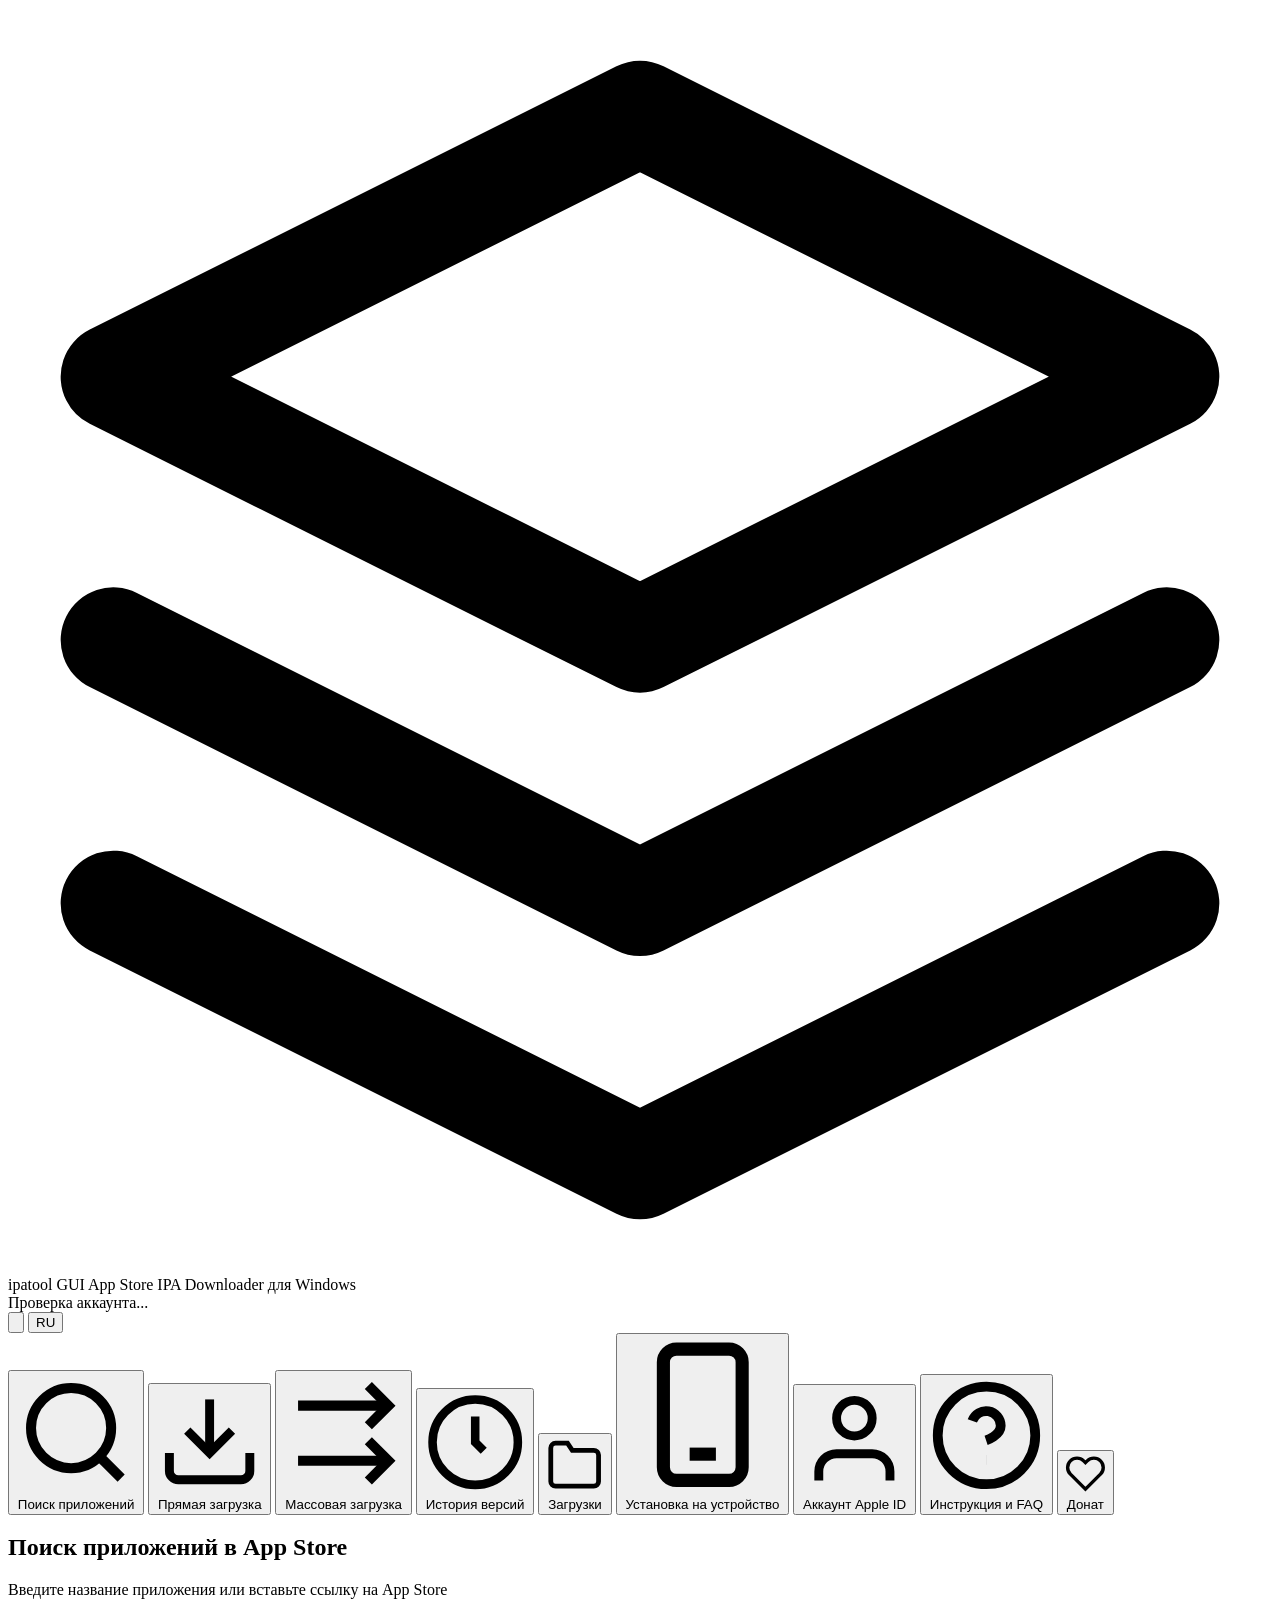
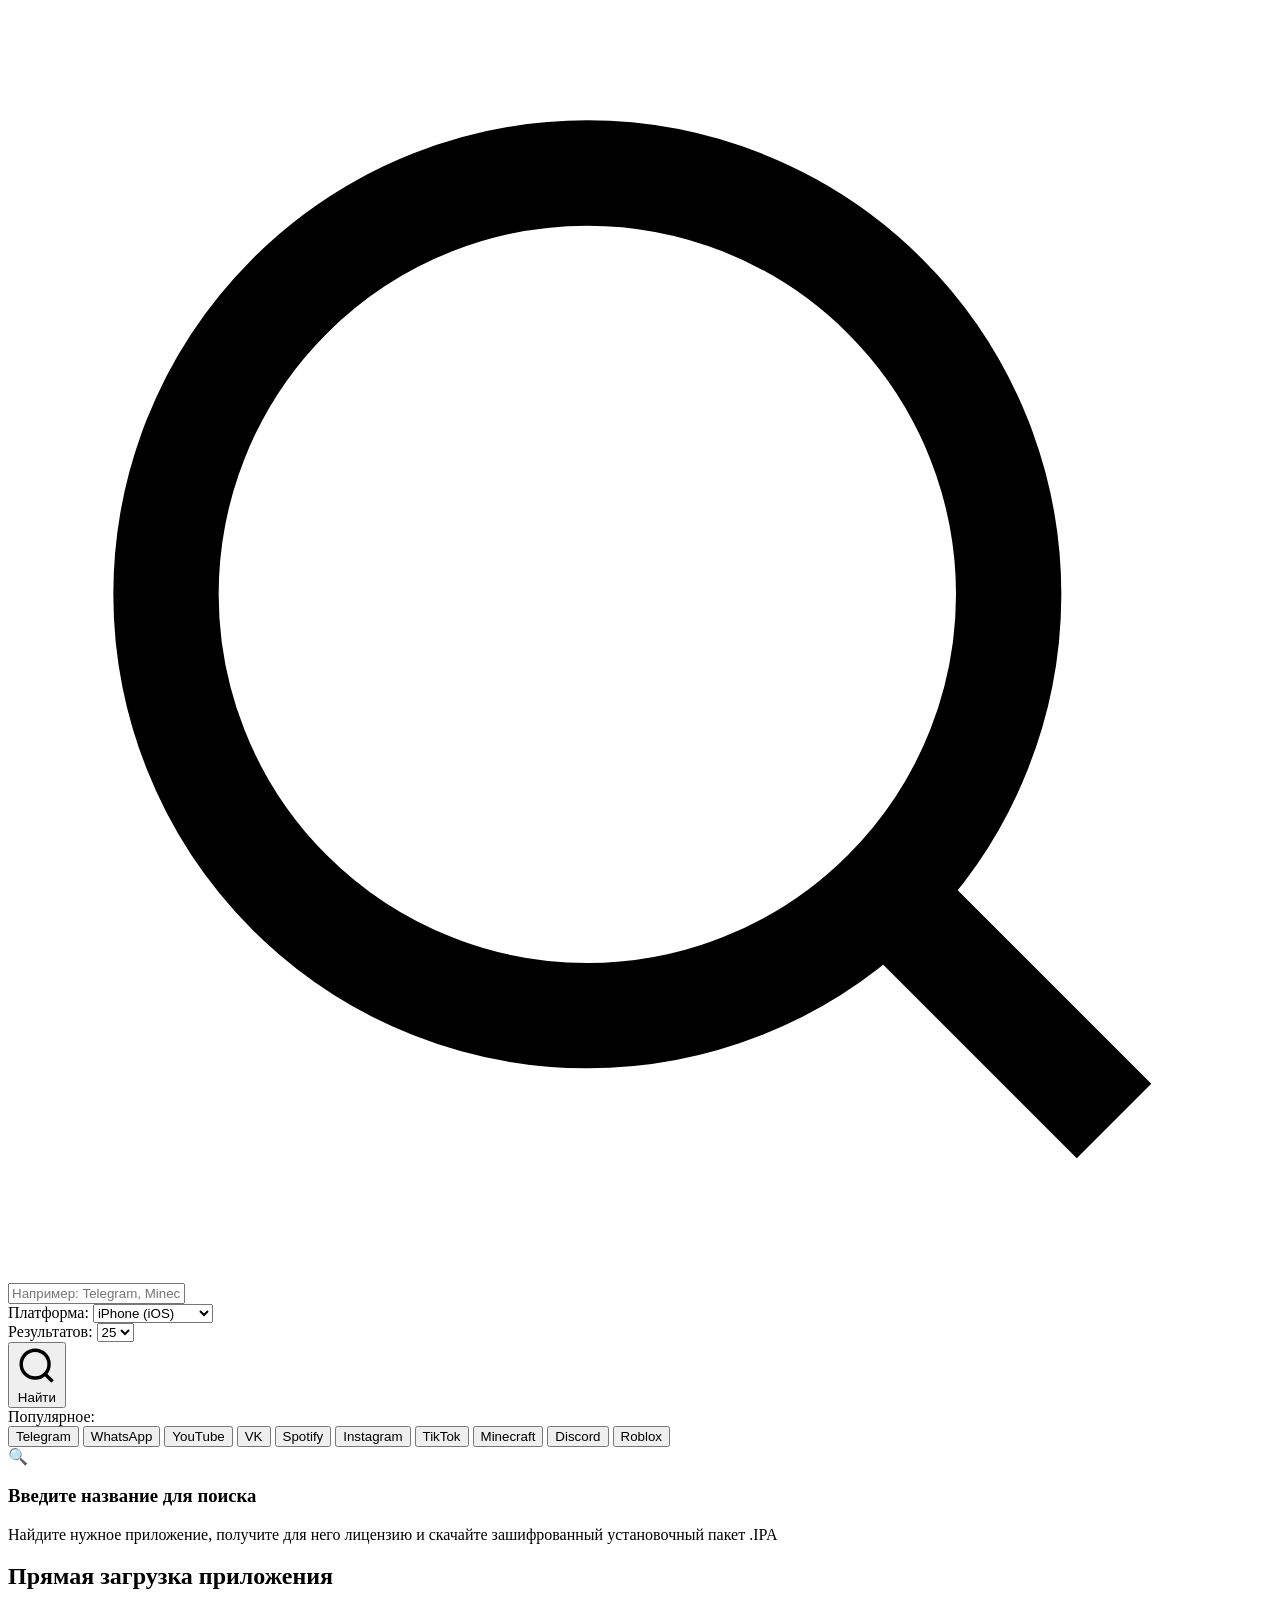
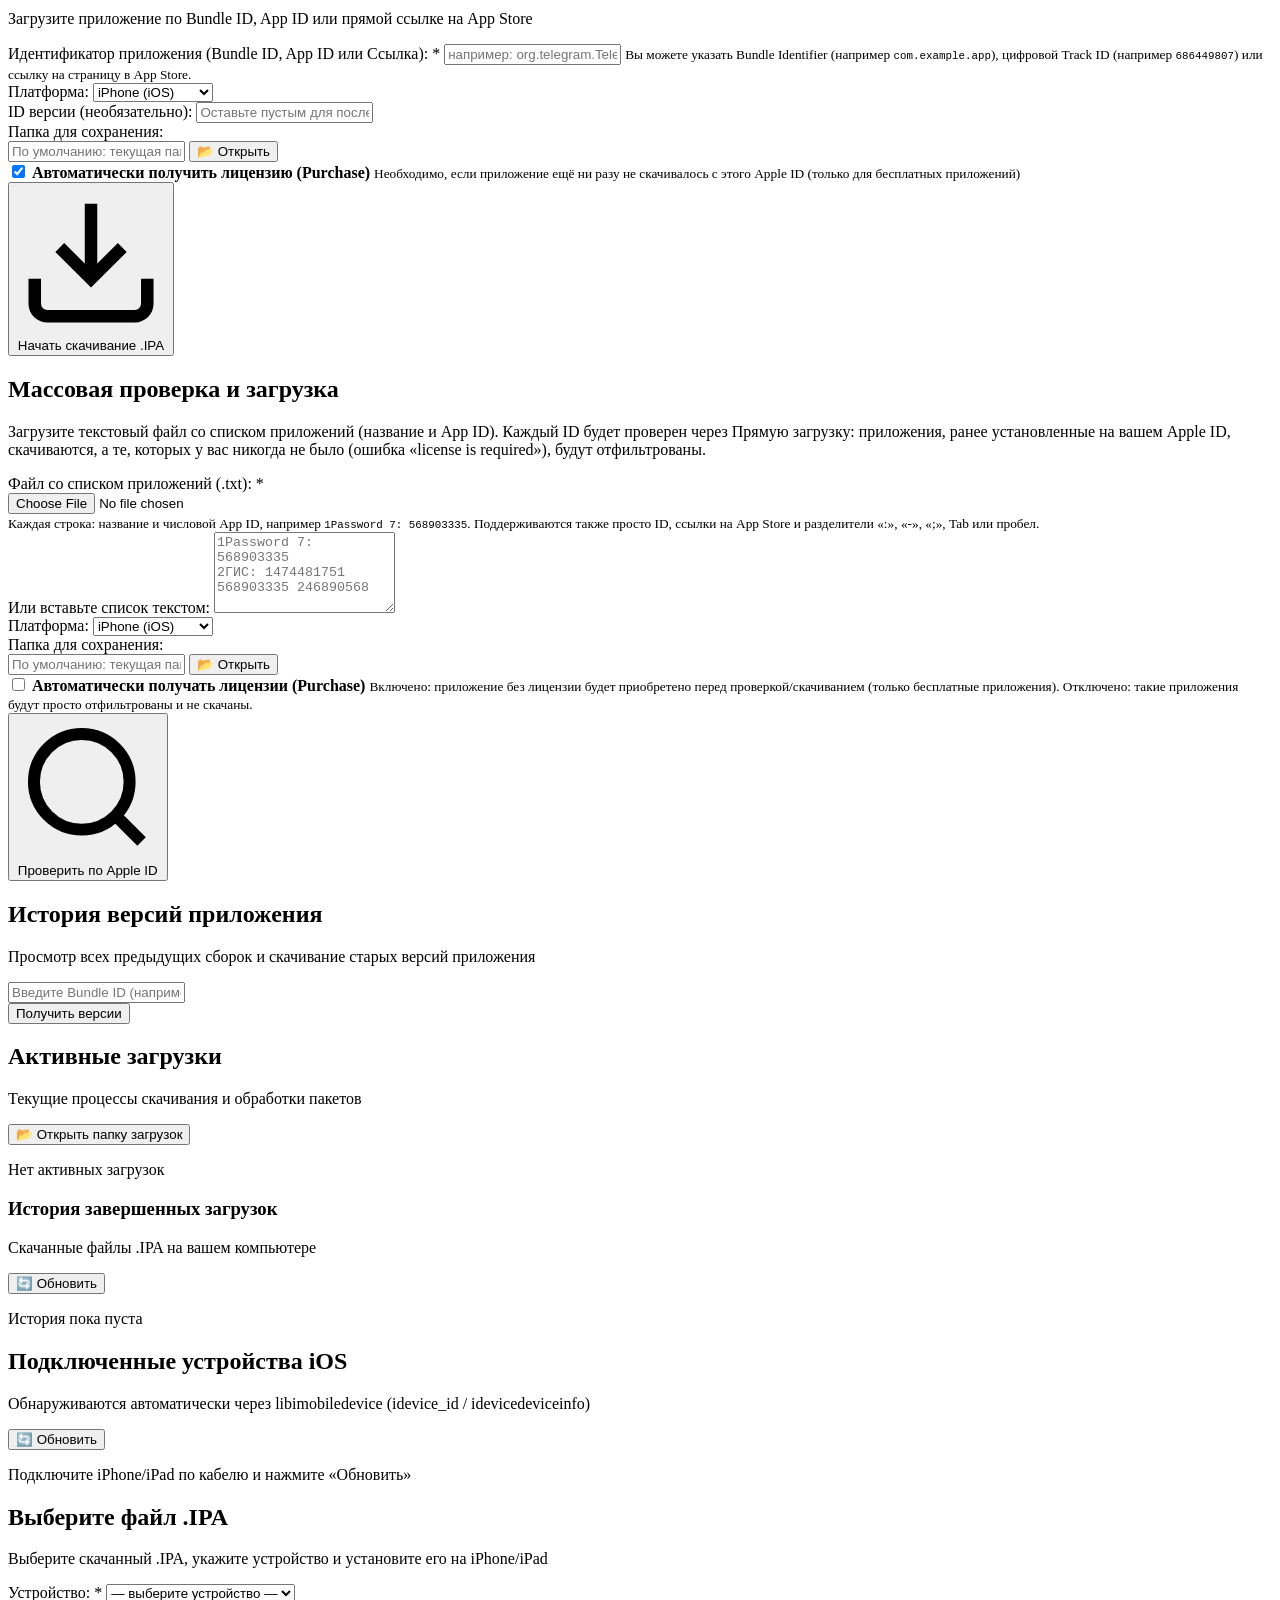
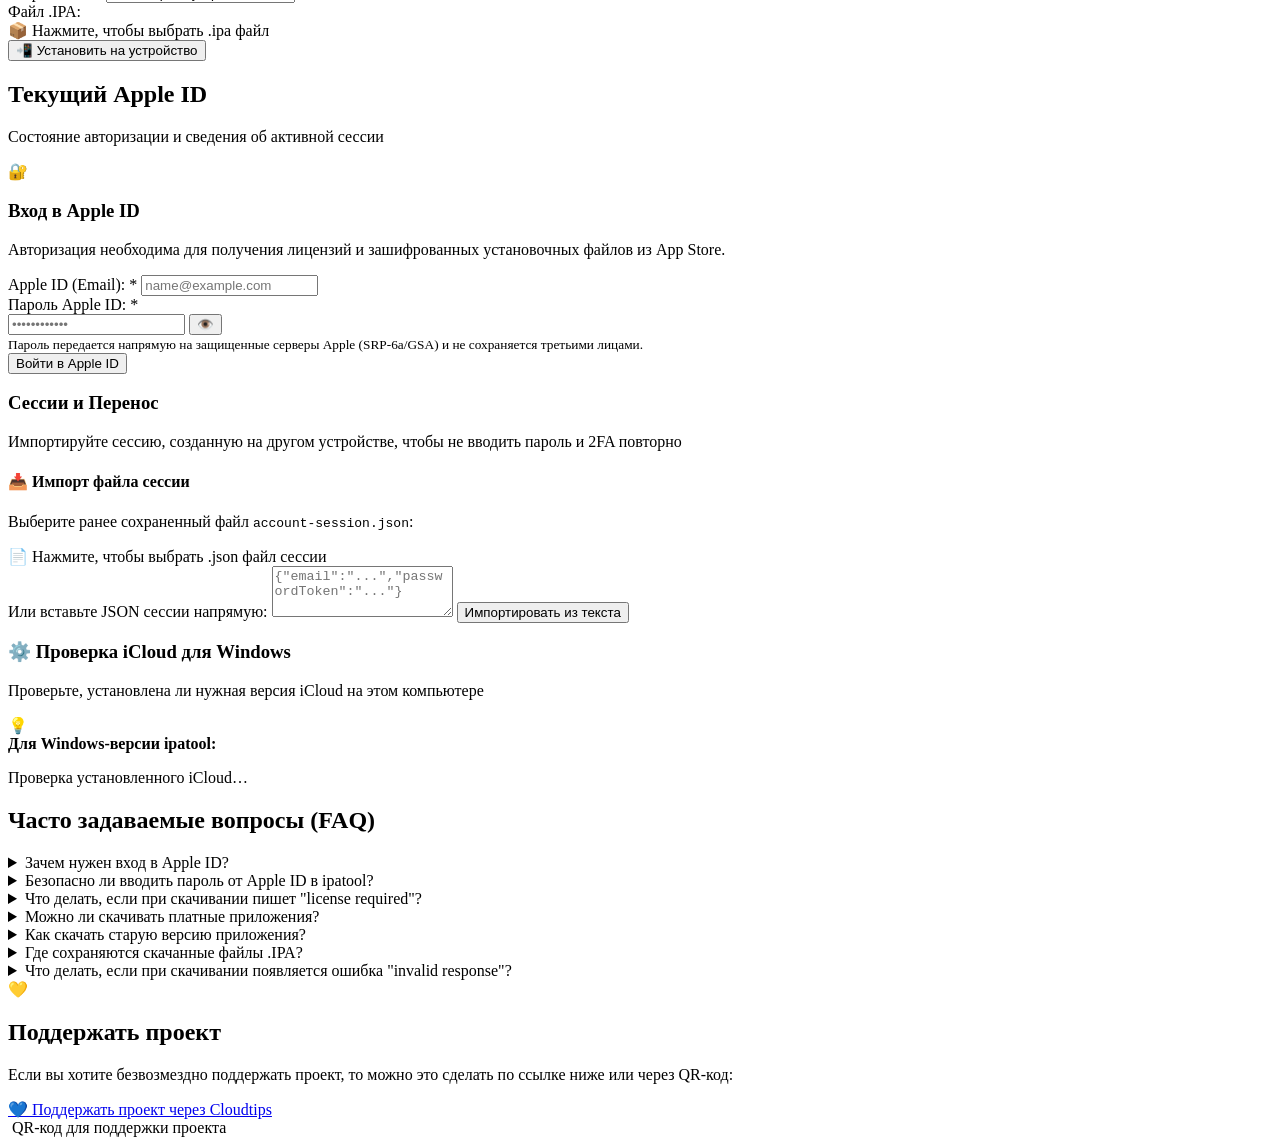
==== commit 54ecb435: "Fix invisible mass download auto-purchase checkbox Co-authored-by: arena-agent <297053741+arena-agen" ====
--- a/cmd/gui_assets/index.html
+++ b/cmd/gui_assets/index.html
@@ -388,12 +388,15 @@
             </div>
           </div>
 
-          <div class="form-group">
-            <label for="batch-purchase" class="checkbox-label">
+          <div class="form-checkbox">
+            <label class="checkbox-label">
               <input type="checkbox" id="batch-purchase">
-              <span data-i18n="batch_purchase_label">Автоматически получать лицензии (Purchase)</span>
+              <span class="checkbox-custom"></span>
+              <span class="checkbox-text">
+                <strong data-i18n="batch_purchase_label">Автоматически получать лицензии (Purchase)</strong>
+                <small class="text-secondary" data-i18n="batch_purchase_hint">Включено: приложение без лицензии будет приобретено перед проверкой/скачиванием (только бесплатные приложения). Отключено: такие приложения будут просто отфильтрованы и не скачаны.</small>
+              </span>
             </label>
-            <small class="form-hint" data-i18n="batch_purchase_hint">Включено: приложение без лицензии будет приобретено перед проверкой/скачиванием (только бесплатные приложения). Отключено: такие приложения будут просто отфильтрованы и не скачаны.</small>
           </div>
 
           <div class="form-actions">
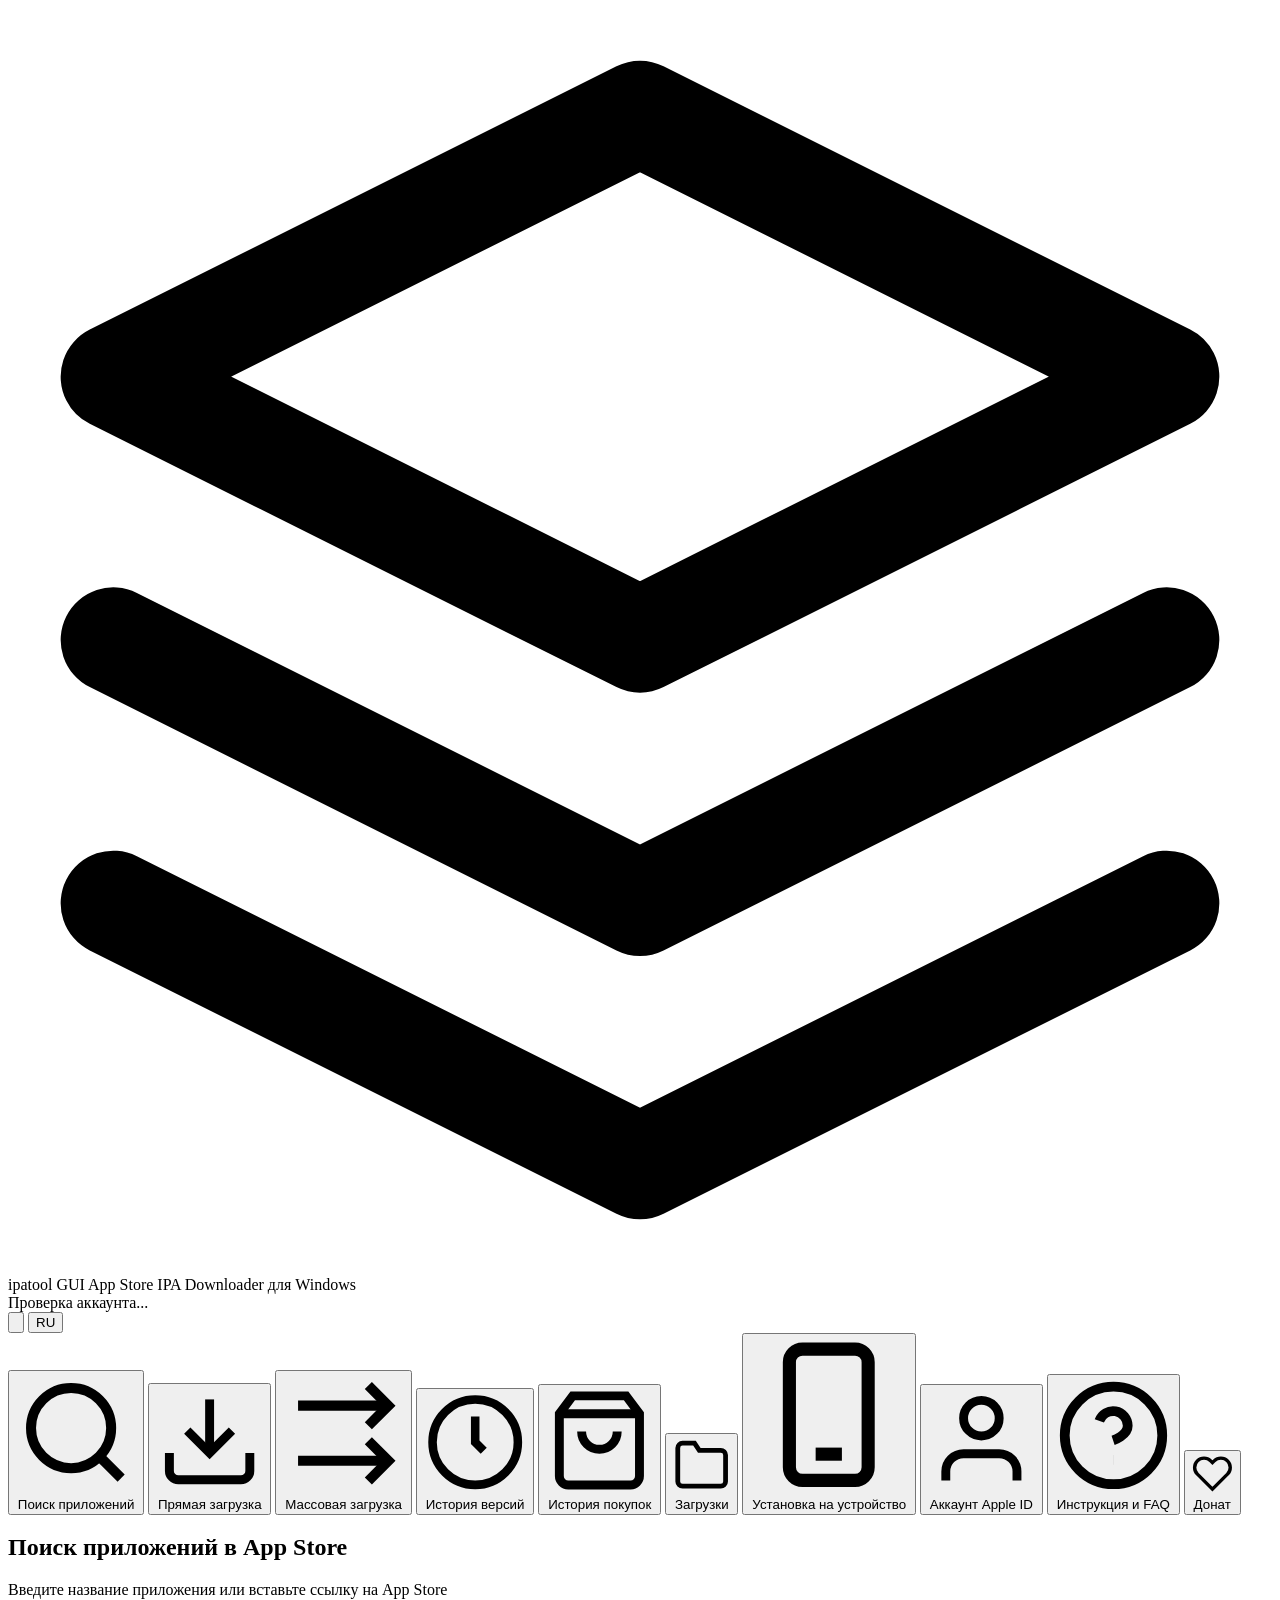
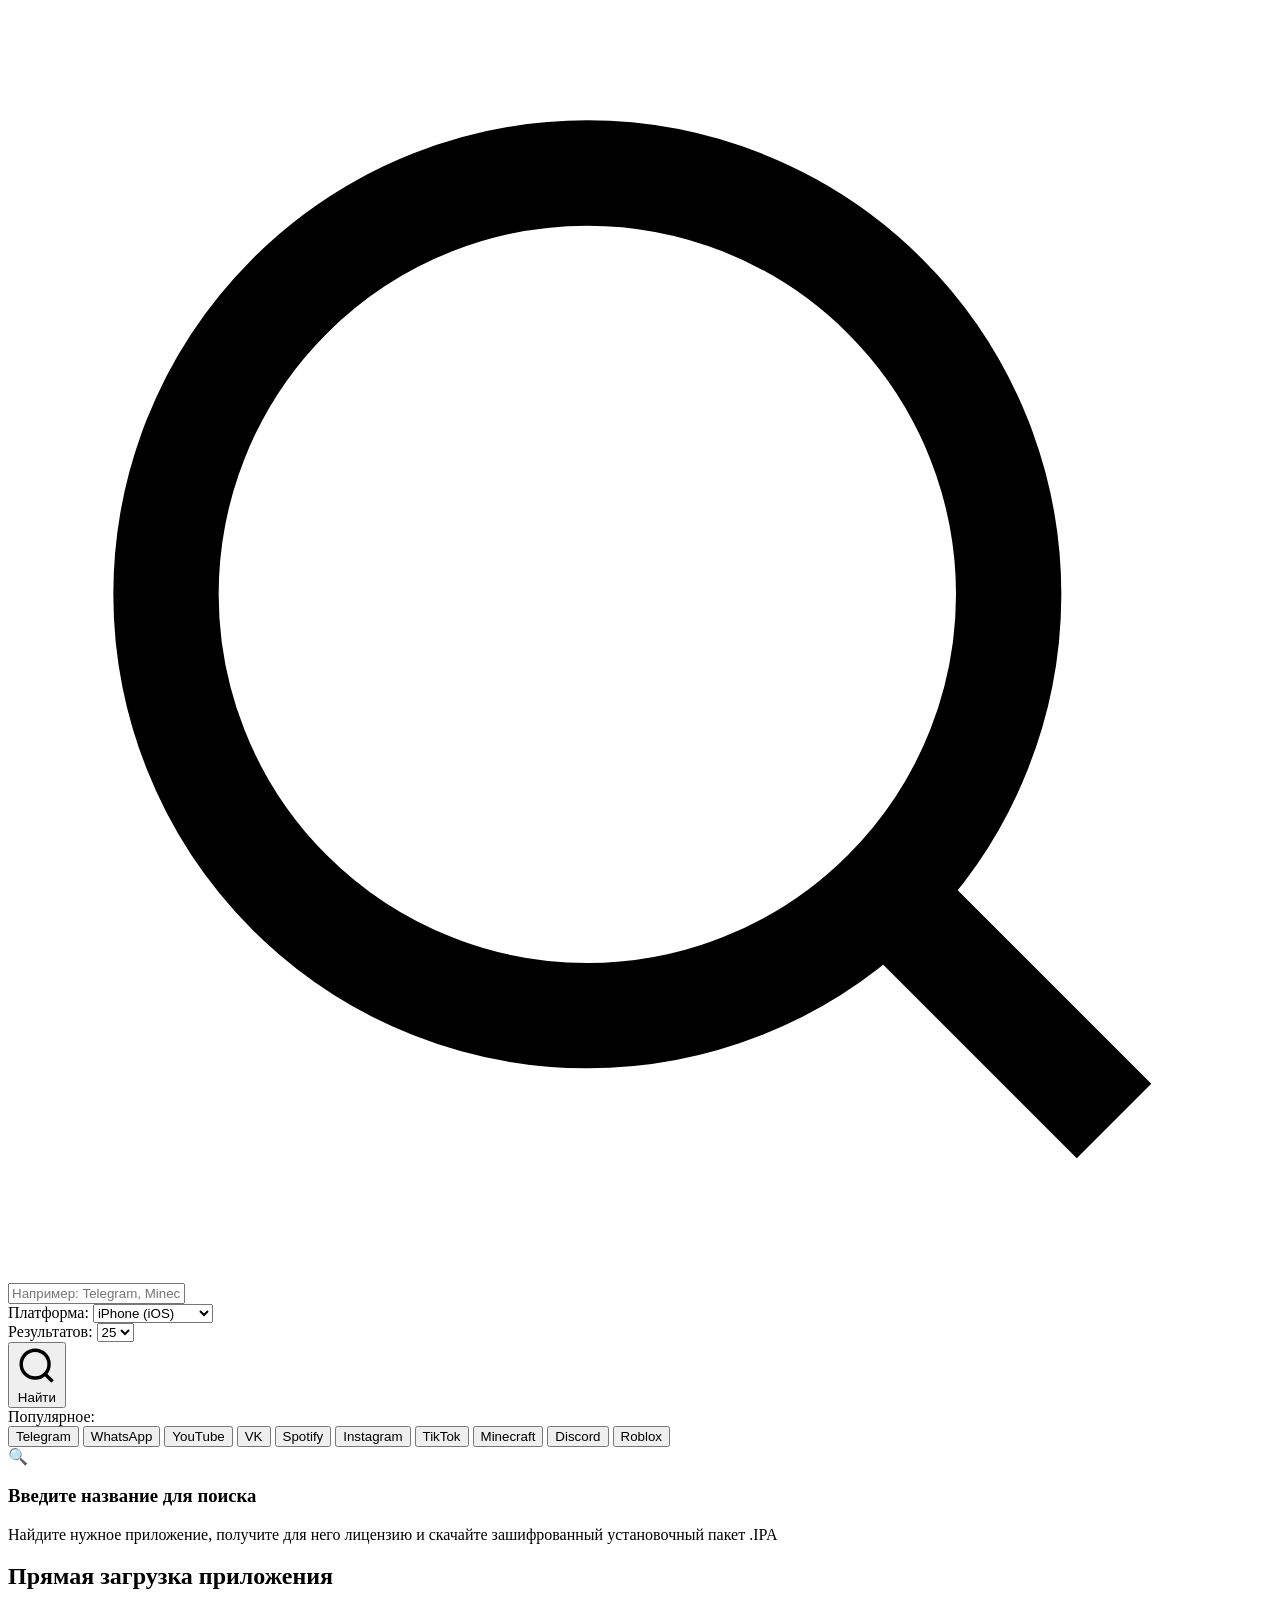
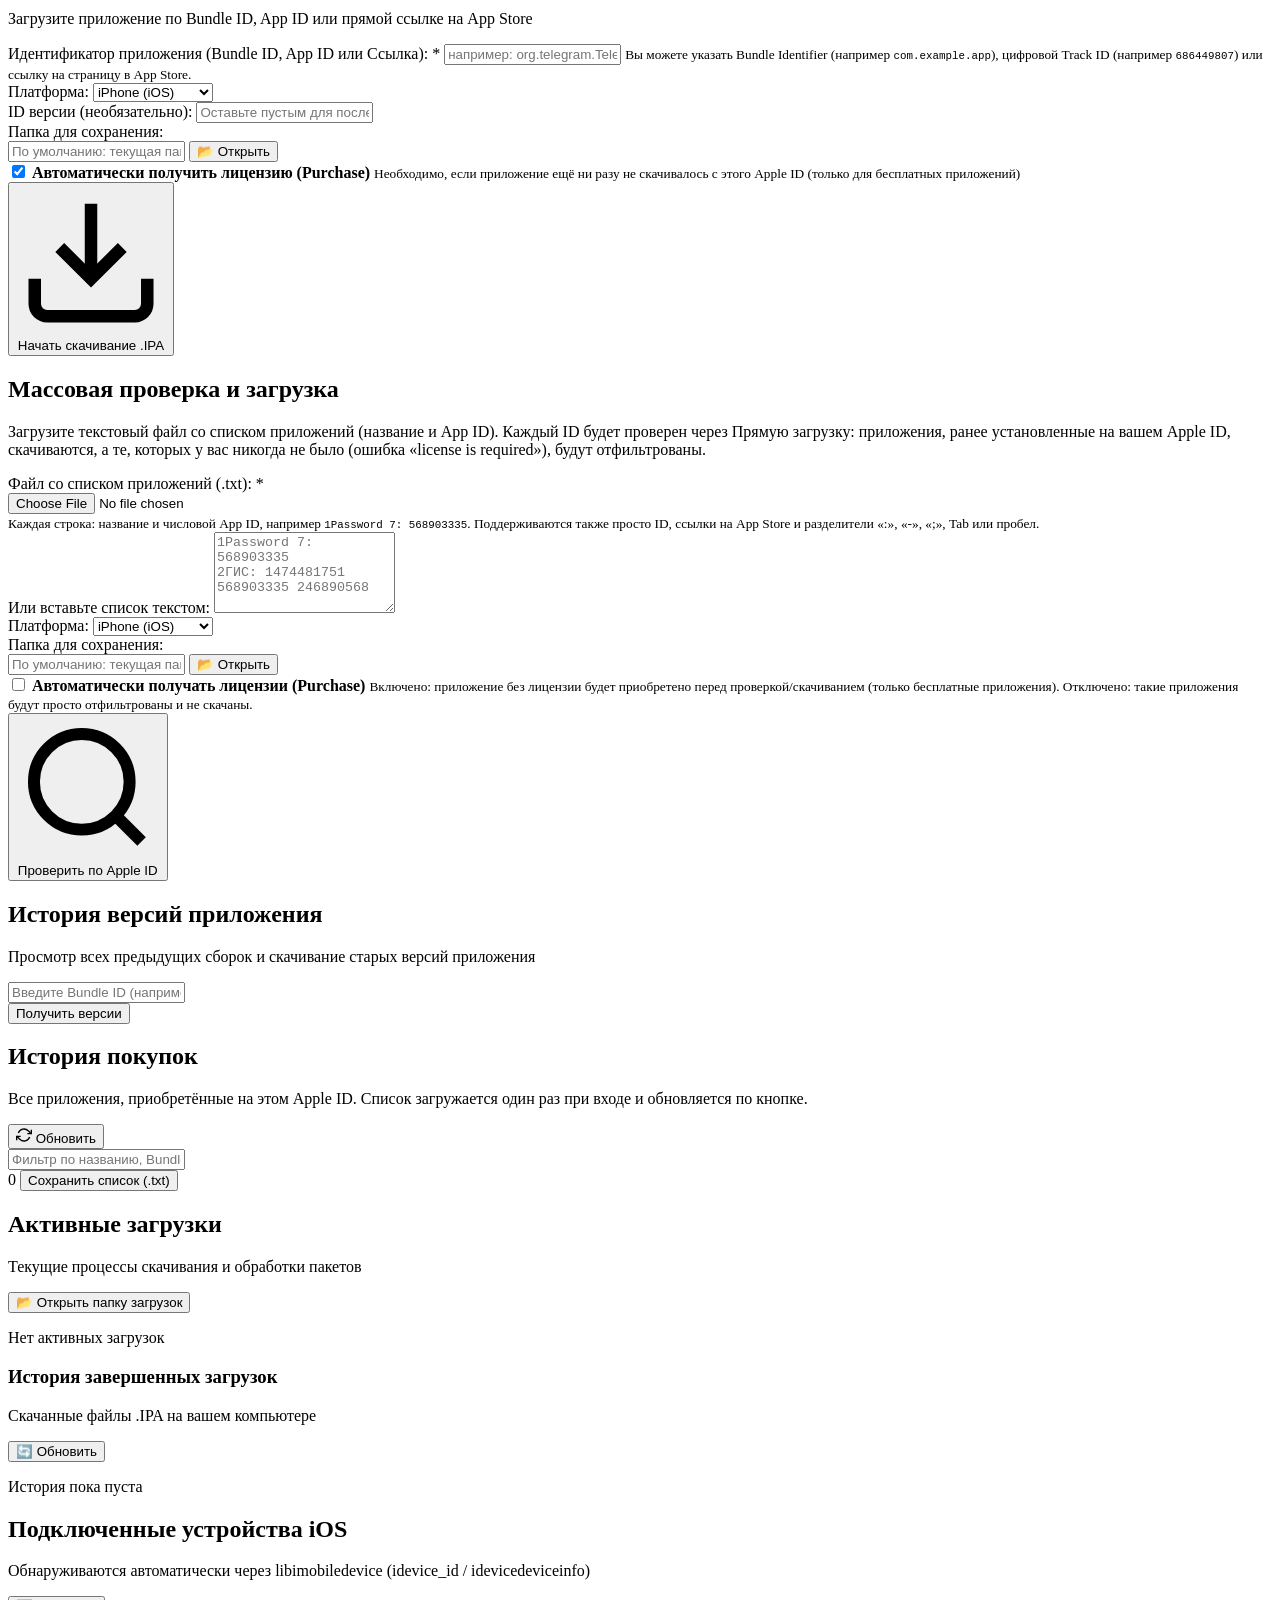
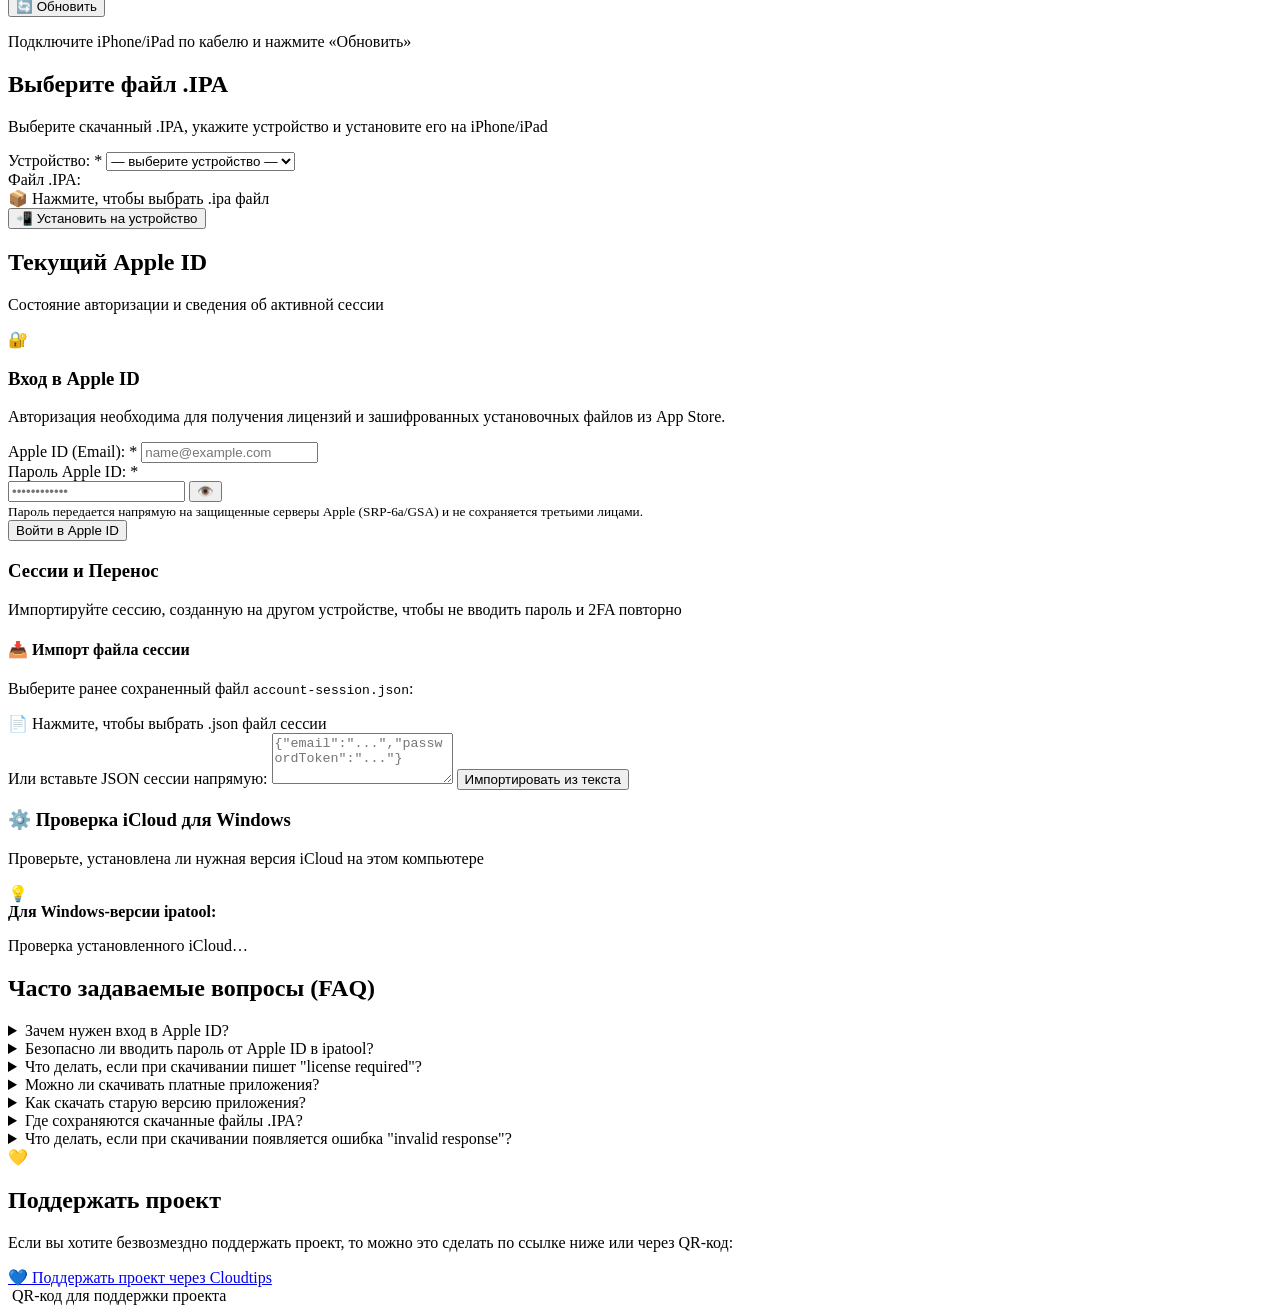
==== commit eb89baf1: "Add purchase history: list-purchases CLI command and GUI tab Port upstream majd/ipatool list-purchas" ====
--- a/cmd/gui_assets/index.html
+++ b/cmd/gui_assets/index.html
@@ -86,6 +86,15 @@
         </svg>
         <span data-i18n="tab_versions">История версий</span>
       </button>
+      <button class="tab-btn" data-tab="purchases" onclick="switchTab('purchases')">
+        <svg viewBox="0 0 24 24" fill="none" stroke="currentColor" stroke-width="2">
+          <path d="M6 2L3 6v14a2 2 0 0 0 2 2h14a2 2 0 0 0 2-2V6l-3-4z"></path>
+          <line x1="3" y1="6" x2="21" y2="6"></line>
+          <path d="M16 10a4 4 0 0 1-8 0"></path>
+        </svg>
+        <span data-i18n="tab_purchases">История покупок</span>
+        <span id="purchases-badge" class="badge" style="display:none">0</span>
+      </button>
       <button class="tab-btn" data-tab="downloads" onclick="switchTab('downloads')">
         <svg viewBox="0 0 24 24" fill="none" stroke="currentColor" stroke-width="2">
           <path d="M22 19a2 2 0 0 1-2 2H4a2 2 0 0 1-2-2V5a2 2 0 0 1 2-2h5l2 3h9a2 2 0 0 1 2 2z"></path>
@@ -519,6 +528,81 @@
                 </tr>
               </thead>
               <tbody id="versions-table-body"></tbody>
+            </table>
+          </div>
+        </div>
+      </div>
+    </section>
+
+    <!-- TAB: Purchase history -->
+    <section id="tab-purchases" class="tab-content">
+      <div class="card">
+        <div class="card-header flex-between">
+          <div>
+            <h2 data-i18n="purchases_title">История покупок</h2>
+            <p class="text-secondary" data-i18n="purchases_desc">Все приложения, приобретённые на этом Apple ID. Список загружается один раз при входе и обновляется по кнопке.</p>
+          </div>
+          <div class="purchases-actions">
+            <span id="purchases-updated" class="text-muted purchases-updated"></span>
+            <button type="button" id="purchases-refresh-btn" class="btn btn-outline" onclick="refreshPurchases(true)">
+              <svg viewBox="0 0 24 24" fill="none" stroke="currentColor" stroke-width="2" width="16" height="16">
+                <polyline points="23 4 23 10 17 10"></polyline>
+                <polyline points="1 20 1 14 7 14"></polyline>
+                <path d="M3.51 9a9 9 0 0 1 14.85-3.36L23 10M1 14l4.64 4.36A9 9 0 0 0 20.49 15"></path>
+              </svg>
+              <span data-i18n="purchases_refresh">Обновить</span>
+            </button>
+          </div>
+        </div>
+
+        <div class="purchases-toolbar">
+          <div class="search-input-wrapper">
+            <input type="text" id="purchases-filter" data-i18n-placeholder="purchases_filter_placeholder" placeholder="Фильтр по названию, Bundle ID или App ID" oninput="renderPurchases()">
+          </div>
+          <div class="purchases-toolbar-right">
+            <span id="purchases-count-badge" class="badge">0</span>
+            <button type="button" class="btn btn-outline btn-sm" onclick="exportPurchasesList()">
+              <span data-i18n="purchases_export">Сохранить список (.txt)</span>
+            </button>
+          </div>
+        </div>
+
+        <div id="purchases-need-auth" class="state-container" style="display:none">
+          <div class="empty-icon">🔐</div>
+          <p data-i18n="purchases_need_auth">Войдите в Apple ID во вкладке «Аккаунт», чтобы увидеть историю покупок</p>
+        </div>
+
+        <div id="purchases-loading" class="state-container" style="display:none">
+          <div class="spinner"></div>
+          <p data-i18n="purchases_loading">Загрузка истории покупок с серверов Apple...</p>
+        </div>
+
+        <div id="purchases-error" class="state-container" style="display:none">
+          <div class="empty-icon">⚠️</div>
+          <p id="purchases-error-text" class="text-secondary"></p>
+          <button type="button" class="btn btn-primary" style="margin-top:12px" onclick="refreshPurchases(true)">
+            <span data-i18n="purchases_retry">Повторить</span>
+          </button>
+        </div>
+
+        <div id="purchases-empty" class="state-container" style="display:none">
+          <div class="empty-icon">🛍️</div>
+          <p data-i18n="purchases_empty">На этом Apple ID нет приобретённых приложений</p>
+        </div>
+
+        <div id="purchases-container" class="versions-result-wrapper" style="display:none">
+          <div class="versions-table-wrapper">
+            <table class="versions-table purchases-table">
+              <thead>
+                <tr>
+                  <th data-i18n="purchases_col_app">Приложение</th>
+                  <th data-i18n="purchases_col_bundle">Bundle ID</th>
+                  <th data-i18n="purchases_col_appid">App ID</th>
+                  <th data-i18n="purchases_col_date">Дата покупки</th>
+                  <th data-i18n="purchases_col_action">Действие</th>
+                </tr>
+              </thead>
+              <tbody id="purchases-table-body"></tbody>
             </table>
           </div>
         </div>
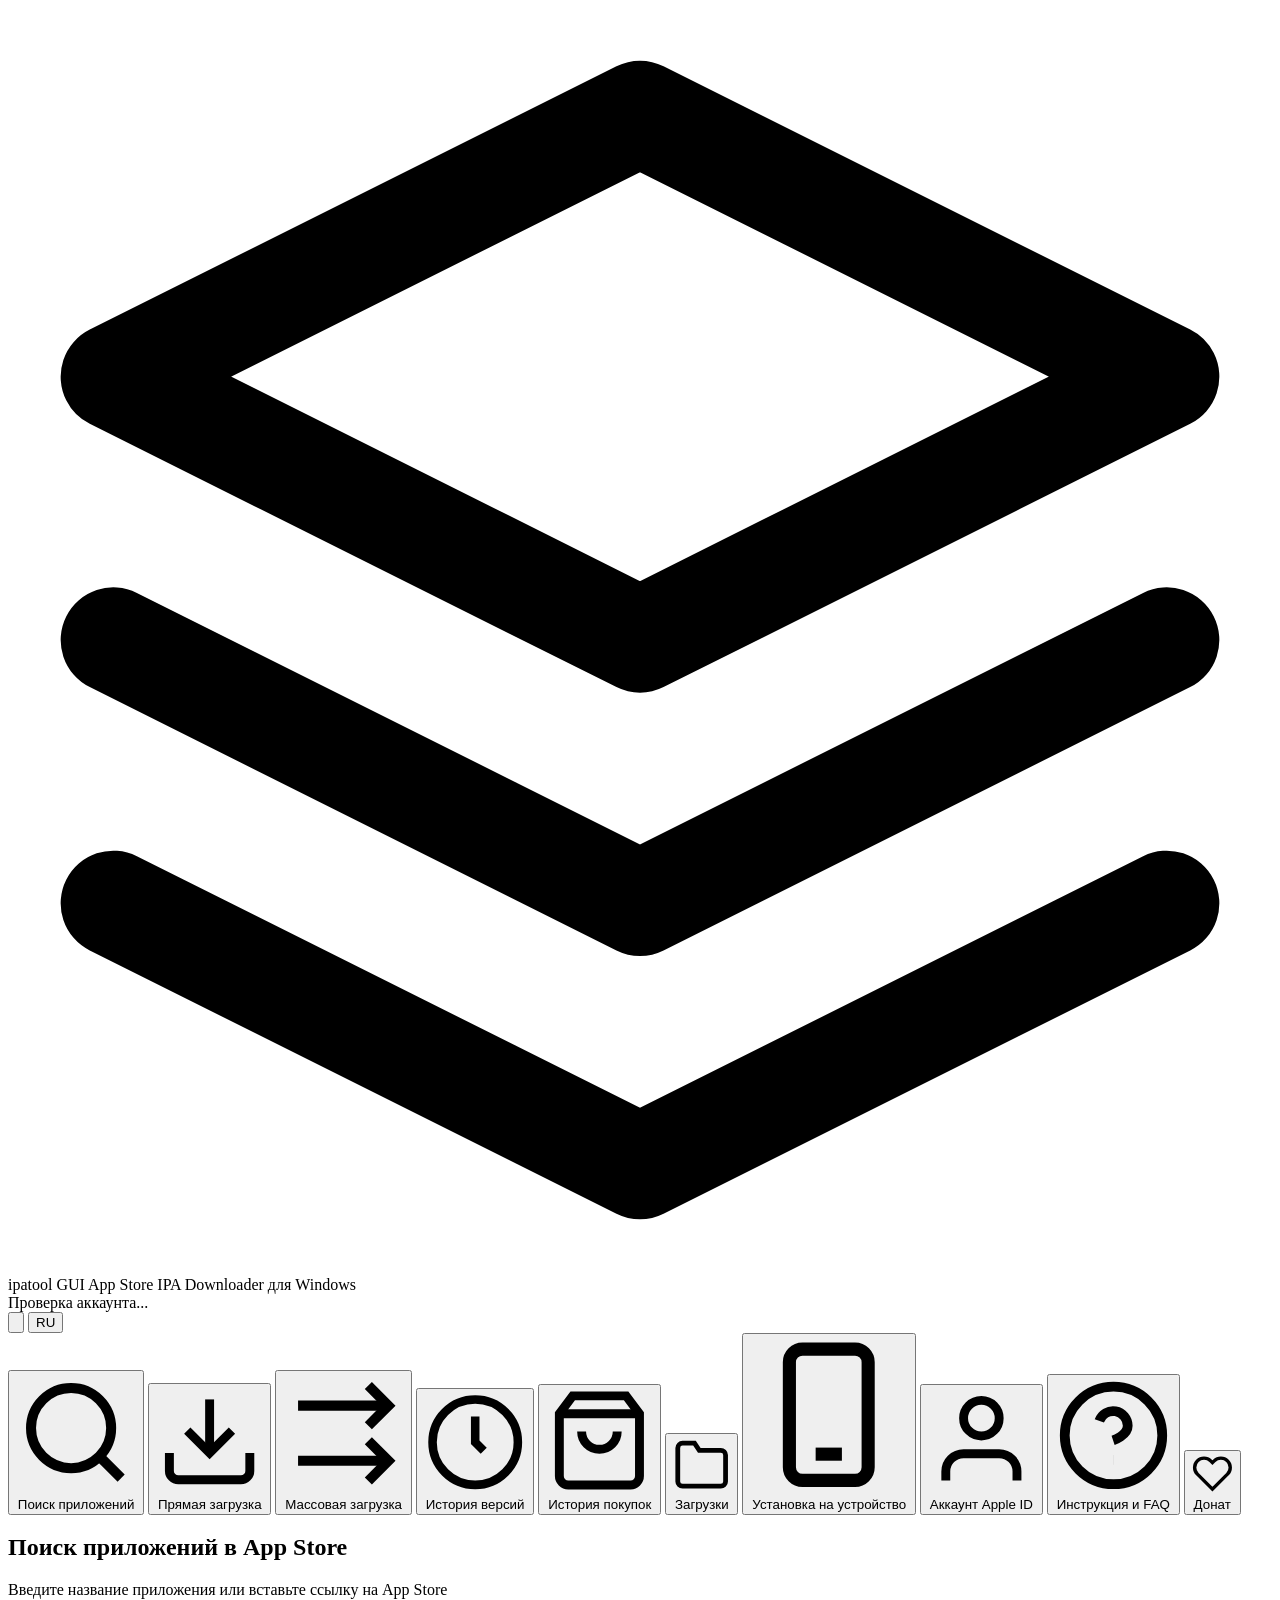
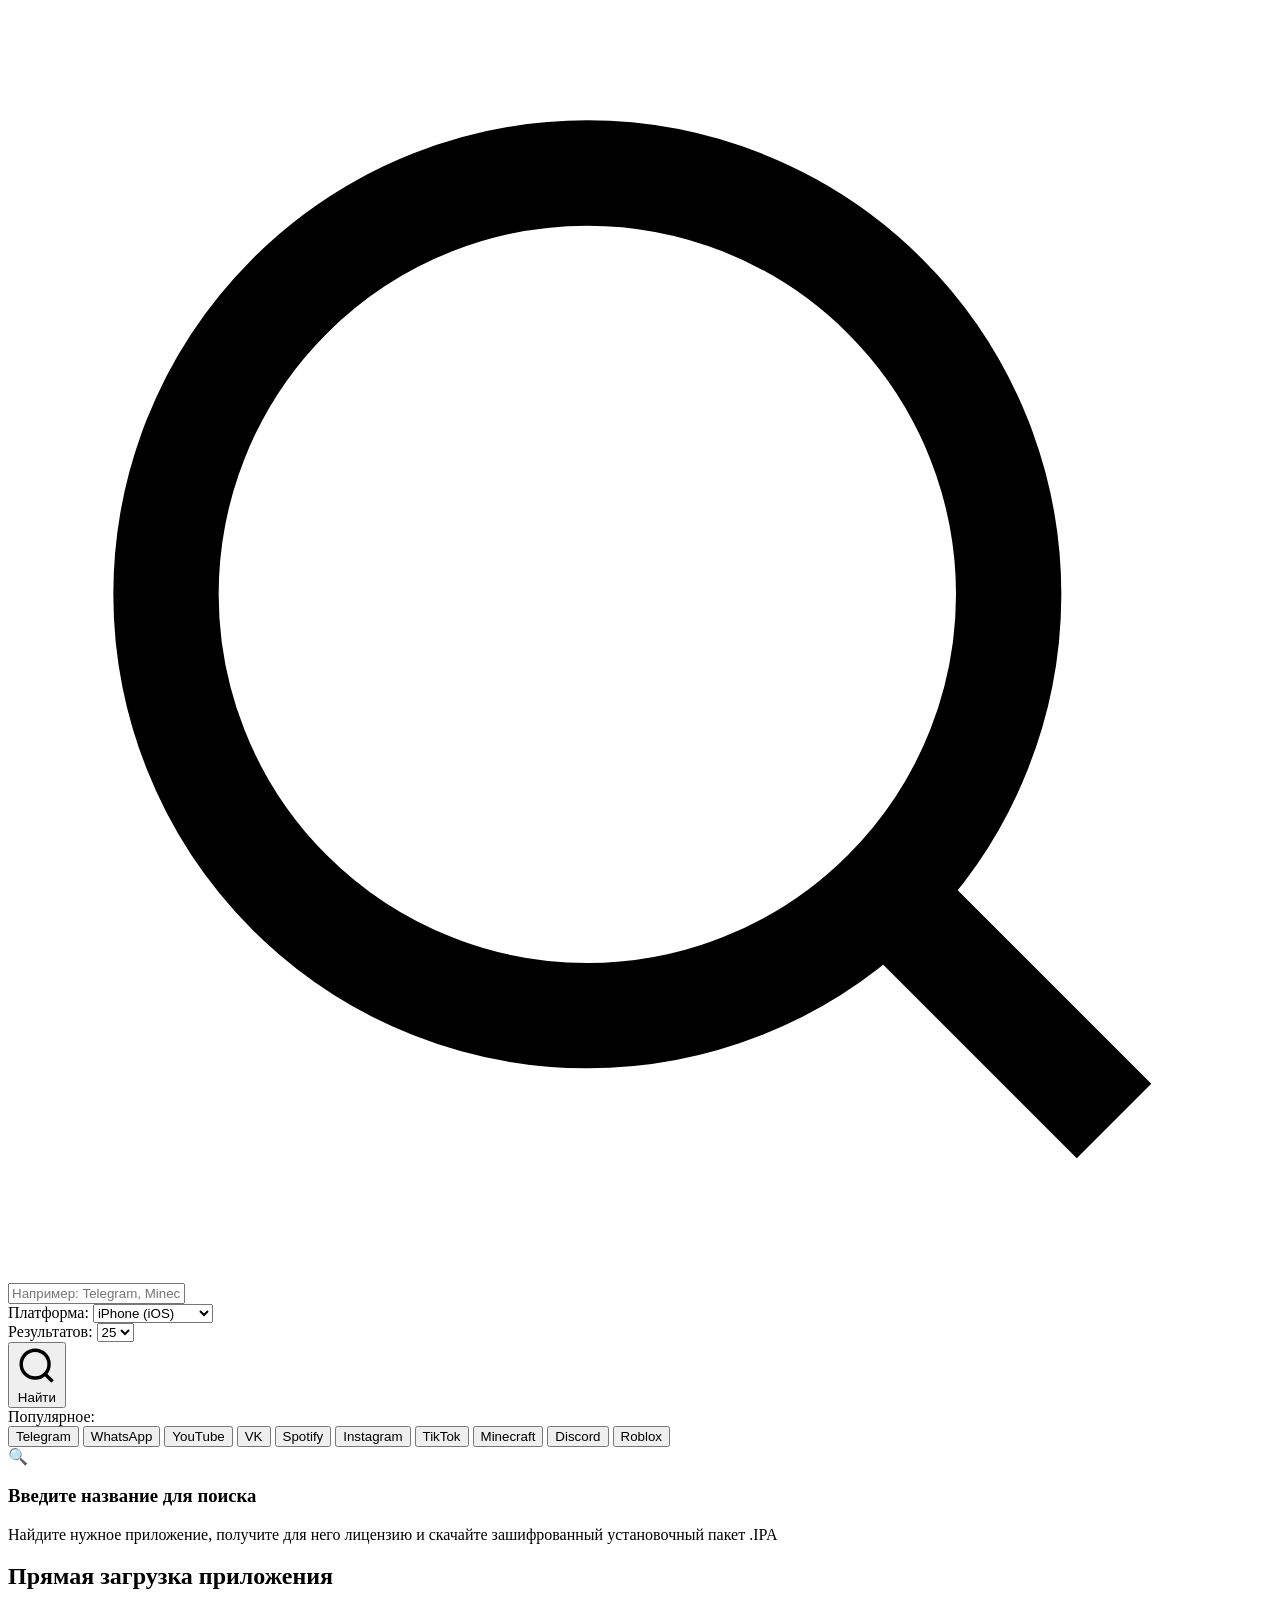
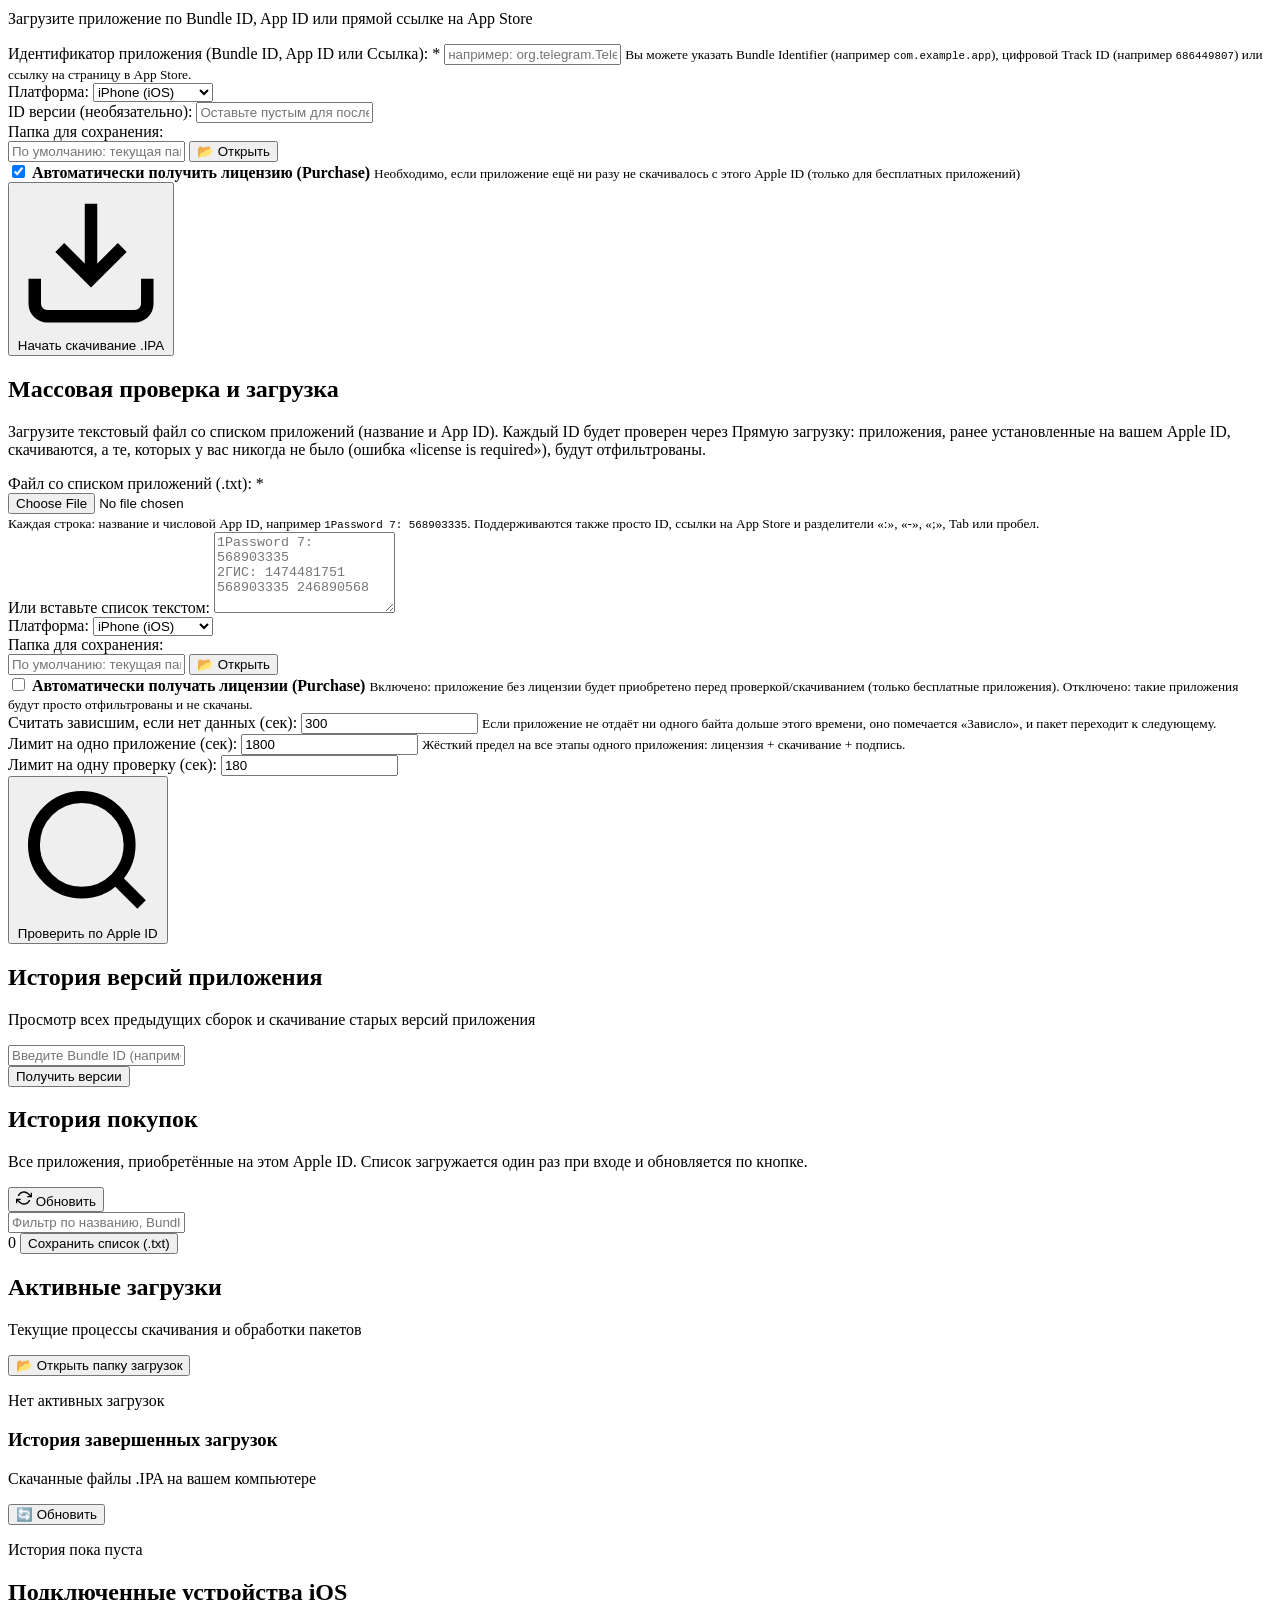
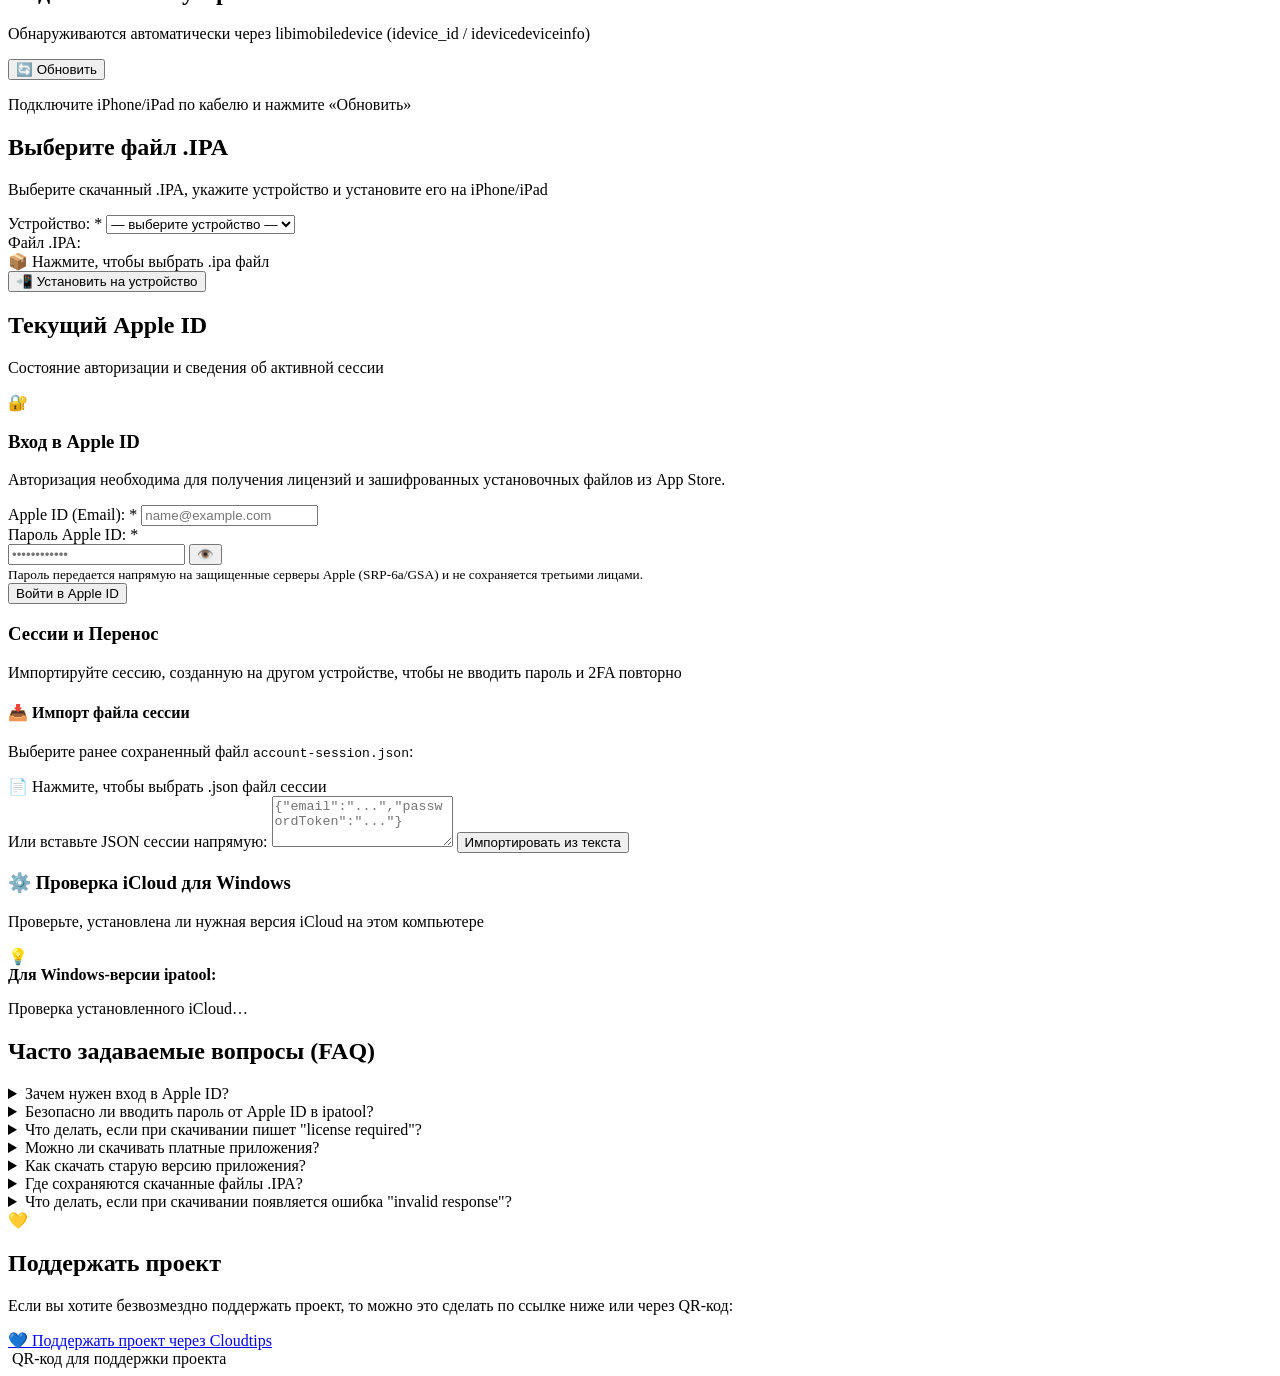
==== commit c7236339: "gui: detect and skip hung apps in a mass download A single app that neither errors out nor makes pro" ====
--- a/cmd/gui_assets/index.html
+++ b/cmd/gui_assets/index.html
@@ -408,6 +408,54 @@
             </label>
           </div>
 
+          <div class="form-row">
+            <div class="form-group col">
+              <label for="batch-stall-timeout">
+                <span data-i18n="batch_stall_label">Считать зависшим, если нет данных (сек):</span>
+              </label>
+              <input
+                type="number"
+                id="batch-stall-timeout"
+                class="input-control"
+                min="30"
+                step="30"
+                value="300"
+              >
+              <small class="form-hint" data-i18n="batch_stall_hint">Если приложение не отдаёт ни одного байта дольше этого времени, оно помечается «Зависло», и пакет переходит к следующему.</small>
+            </div>
+
+            <div class="form-group col">
+              <label for="batch-item-timeout">
+                <span data-i18n="batch_item_label">Лимит на одно приложение (сек):</span>
+              </label>
+              <input
+                type="number"
+                id="batch-item-timeout"
+                class="input-control"
+                min="60"
+                step="60"
+                value="1800"
+              >
+              <small class="form-hint" data-i18n="batch_item_hint">Жёсткий предел на все этапы одного приложения: лицензия + скачивание + подпись.</small>
+            </div>
+          </div>
+
+          <div class="form-row">
+            <div class="form-group col">
+              <label for="batch-check-timeout">
+                <span data-i18n="batch_check_item_label">Лимит на одну проверку (сек):</span>
+              </label>
+              <input
+                type="number"
+                id="batch-check-timeout"
+                class="input-control"
+                min="30"
+                step="30"
+                value="180"
+              >
+            </div>
+          </div>
+
           <div class="form-actions">
             <button type="submit" id="batch-check-btn" class="btn btn-primary btn-lg">
               <svg viewBox="0 0 24 24" fill="none" stroke="currentColor" stroke-width="2">
@@ -478,6 +526,11 @@
           <span id="batch-download-progress-detail"></span>
         </div>
         <div id="batch-download-items" style="margin-top:16px"></div>
+        <div id="batch-download-actions" class="batch-download-actions" style="margin-top:16px; display:none">
+          <button id="batch-retry-btn" class="btn btn-outline btn-sm" onclick="retryBatchFailed()">
+            🔁 <span data-i18n="batch_retry_failed">Повторить неудачные</span><span id="batch-retry-count"></span>
+          </button>
+        </div>
       </div>
     </section>
 
@@ -516,6 +569,8 @@
             </div>
             <p id="versions-app-bundle" class="text-secondary"></p>
           </div>
+
+          <div id="versions-pager-top" class="versions-pager-slot"></div>
 
           <div class="versions-table-wrapper">
             <table class="versions-table">
@@ -530,6 +585,8 @@
               <tbody id="versions-table-body"></tbody>
             </table>
           </div>
+
+          <div id="versions-pager-bottom" class="versions-pager-slot"></div>
         </div>
       </div>
     </section>
@@ -1090,6 +1147,10 @@
         <span id="dl-error-text">Произошла ошибка</span>
       </div>
 
+      <div id="dl-warning-box" class="alert-warning" style="display:none">
+        <span id="dl-warning-text"></span>
+      </div>
+
       <div class="modal-actions">
         <button type="button" id="dl-modal-cancel-btn" class="btn btn-outline" onclick="closeDownloadModal()">
           <span data-i18n="close_btn">Закрыть</span>
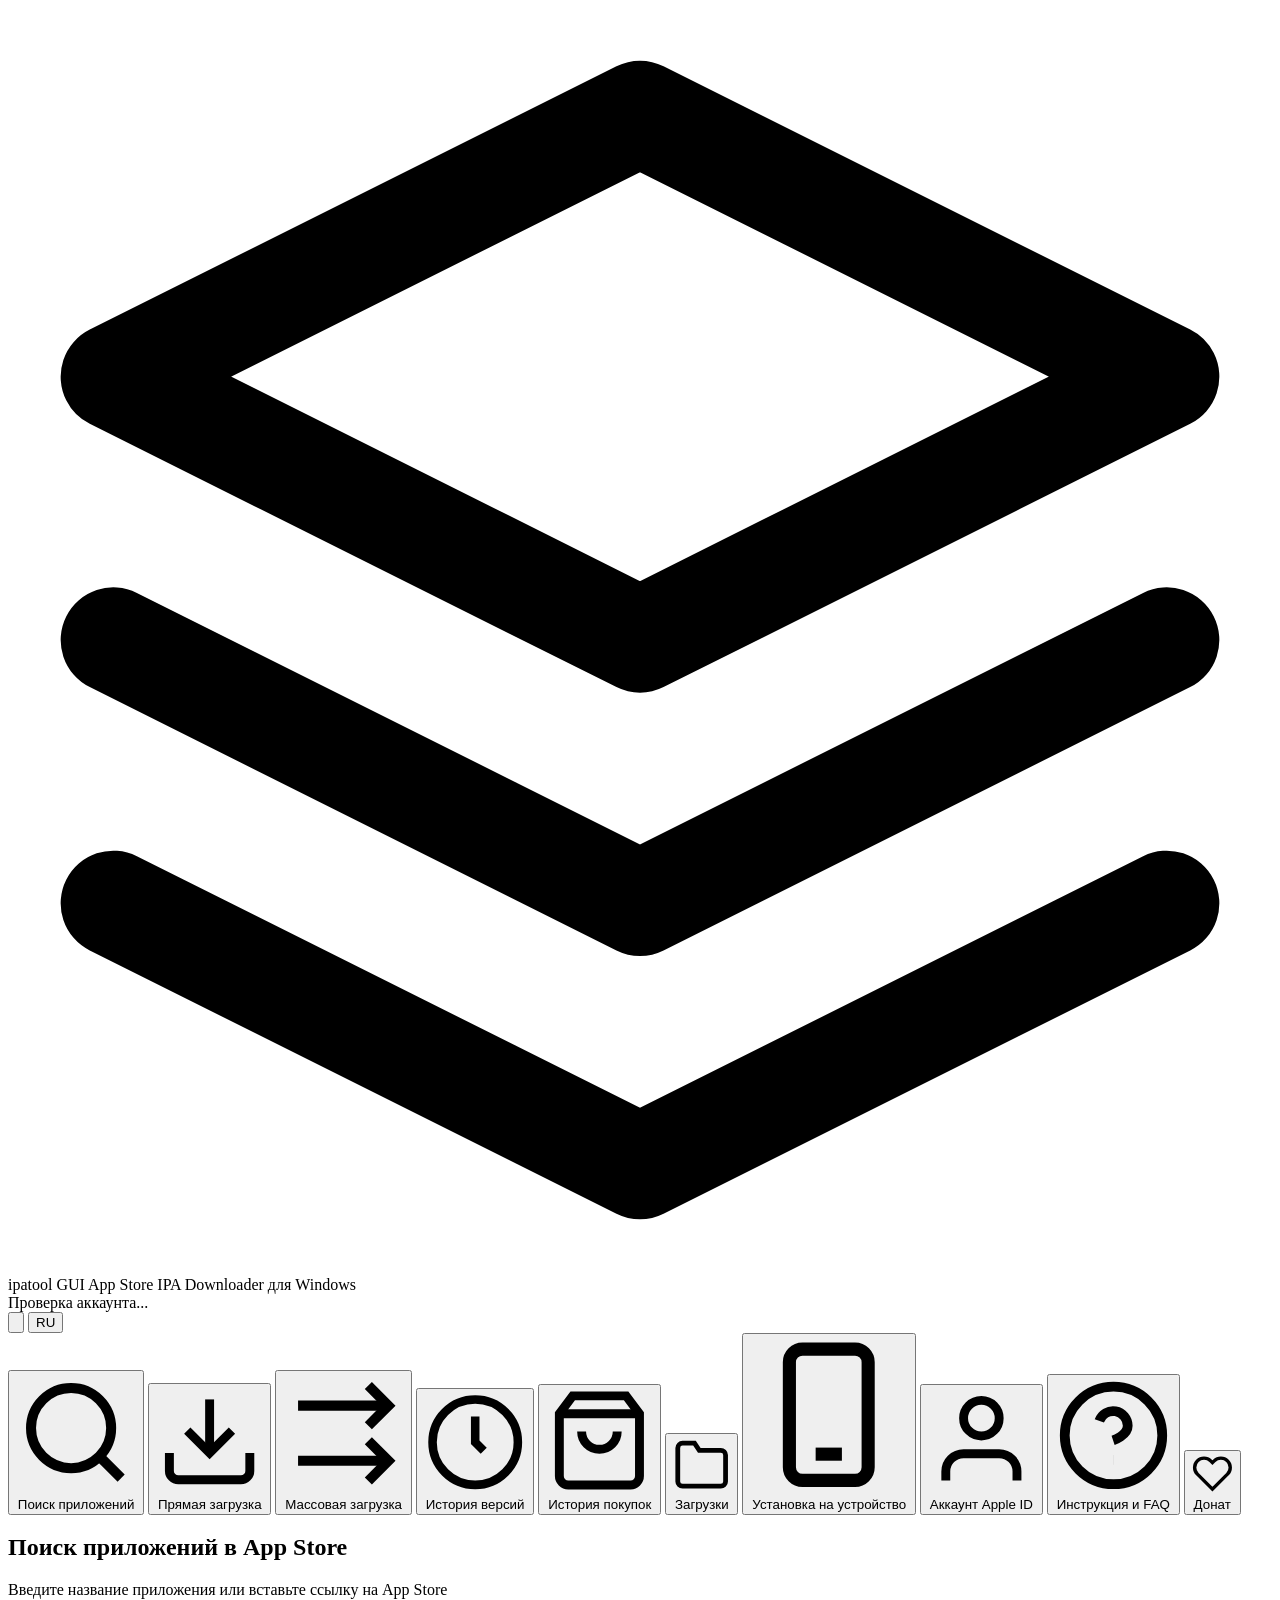
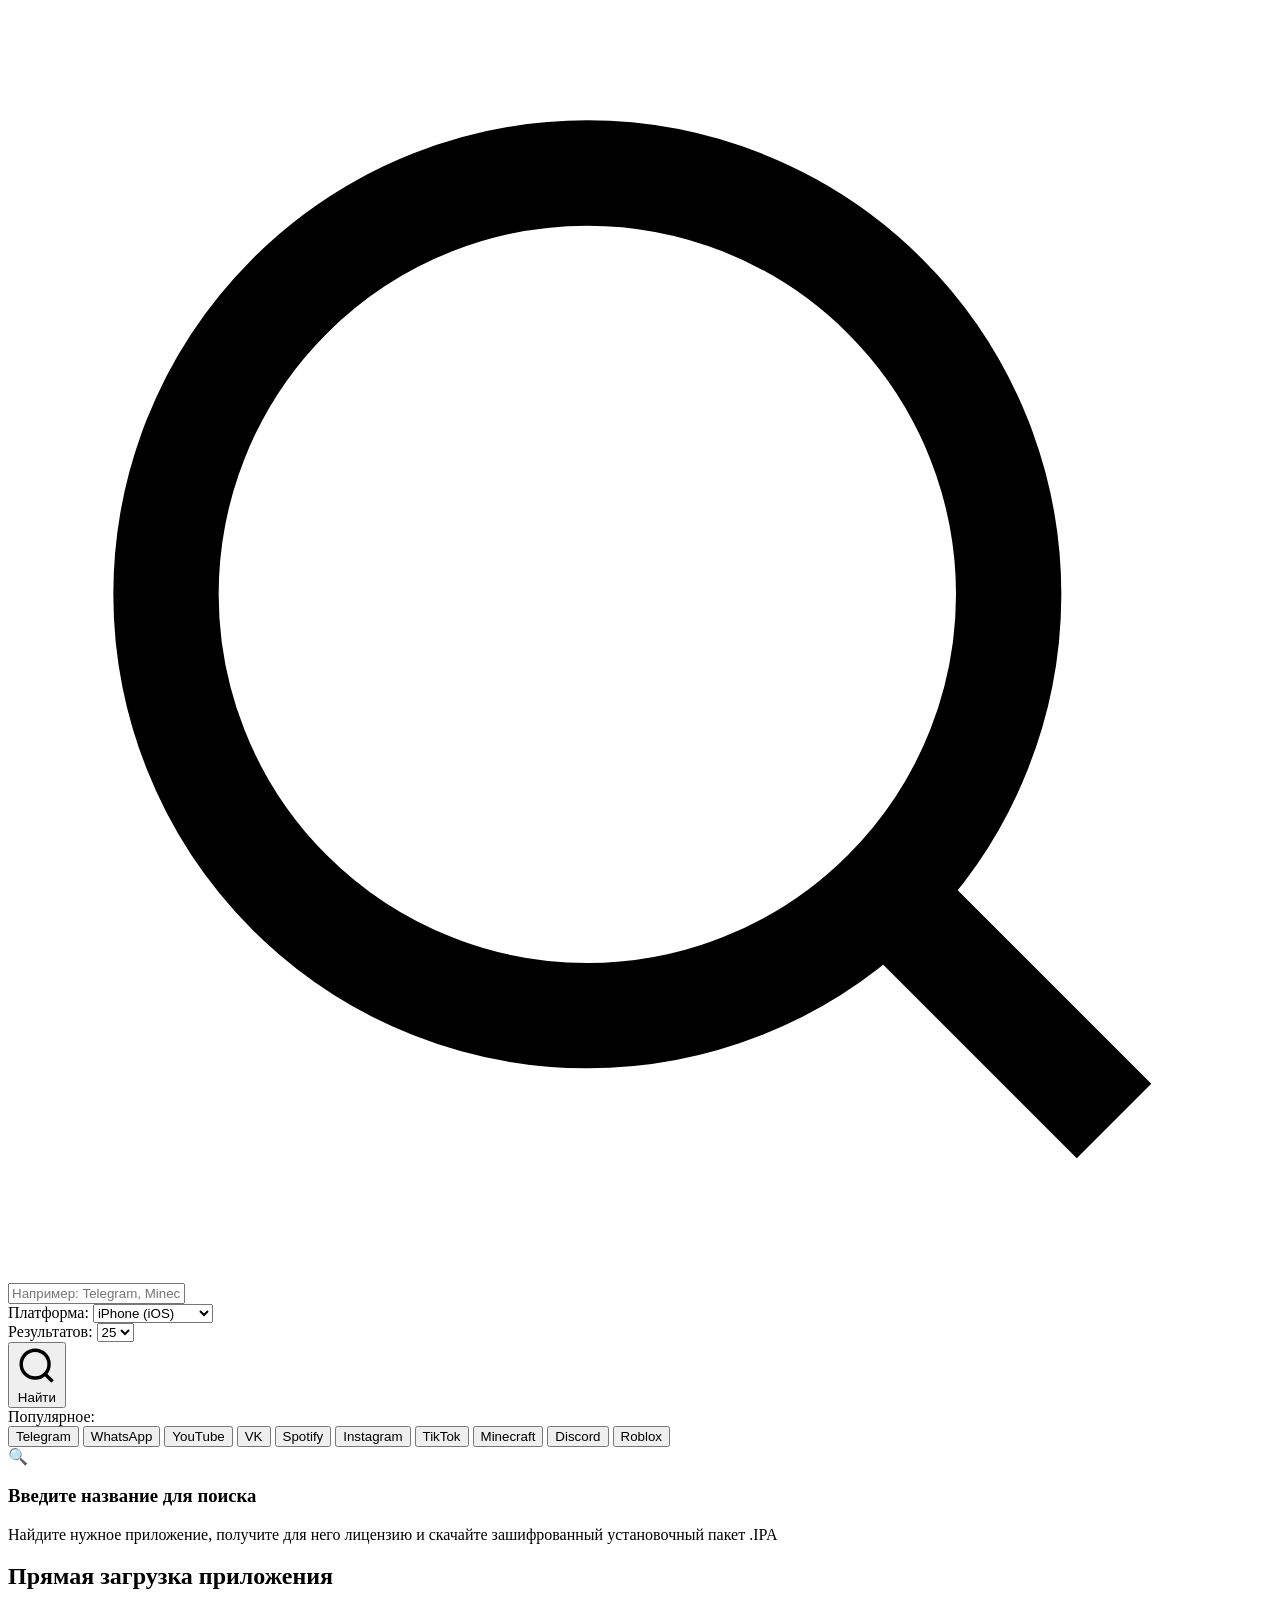
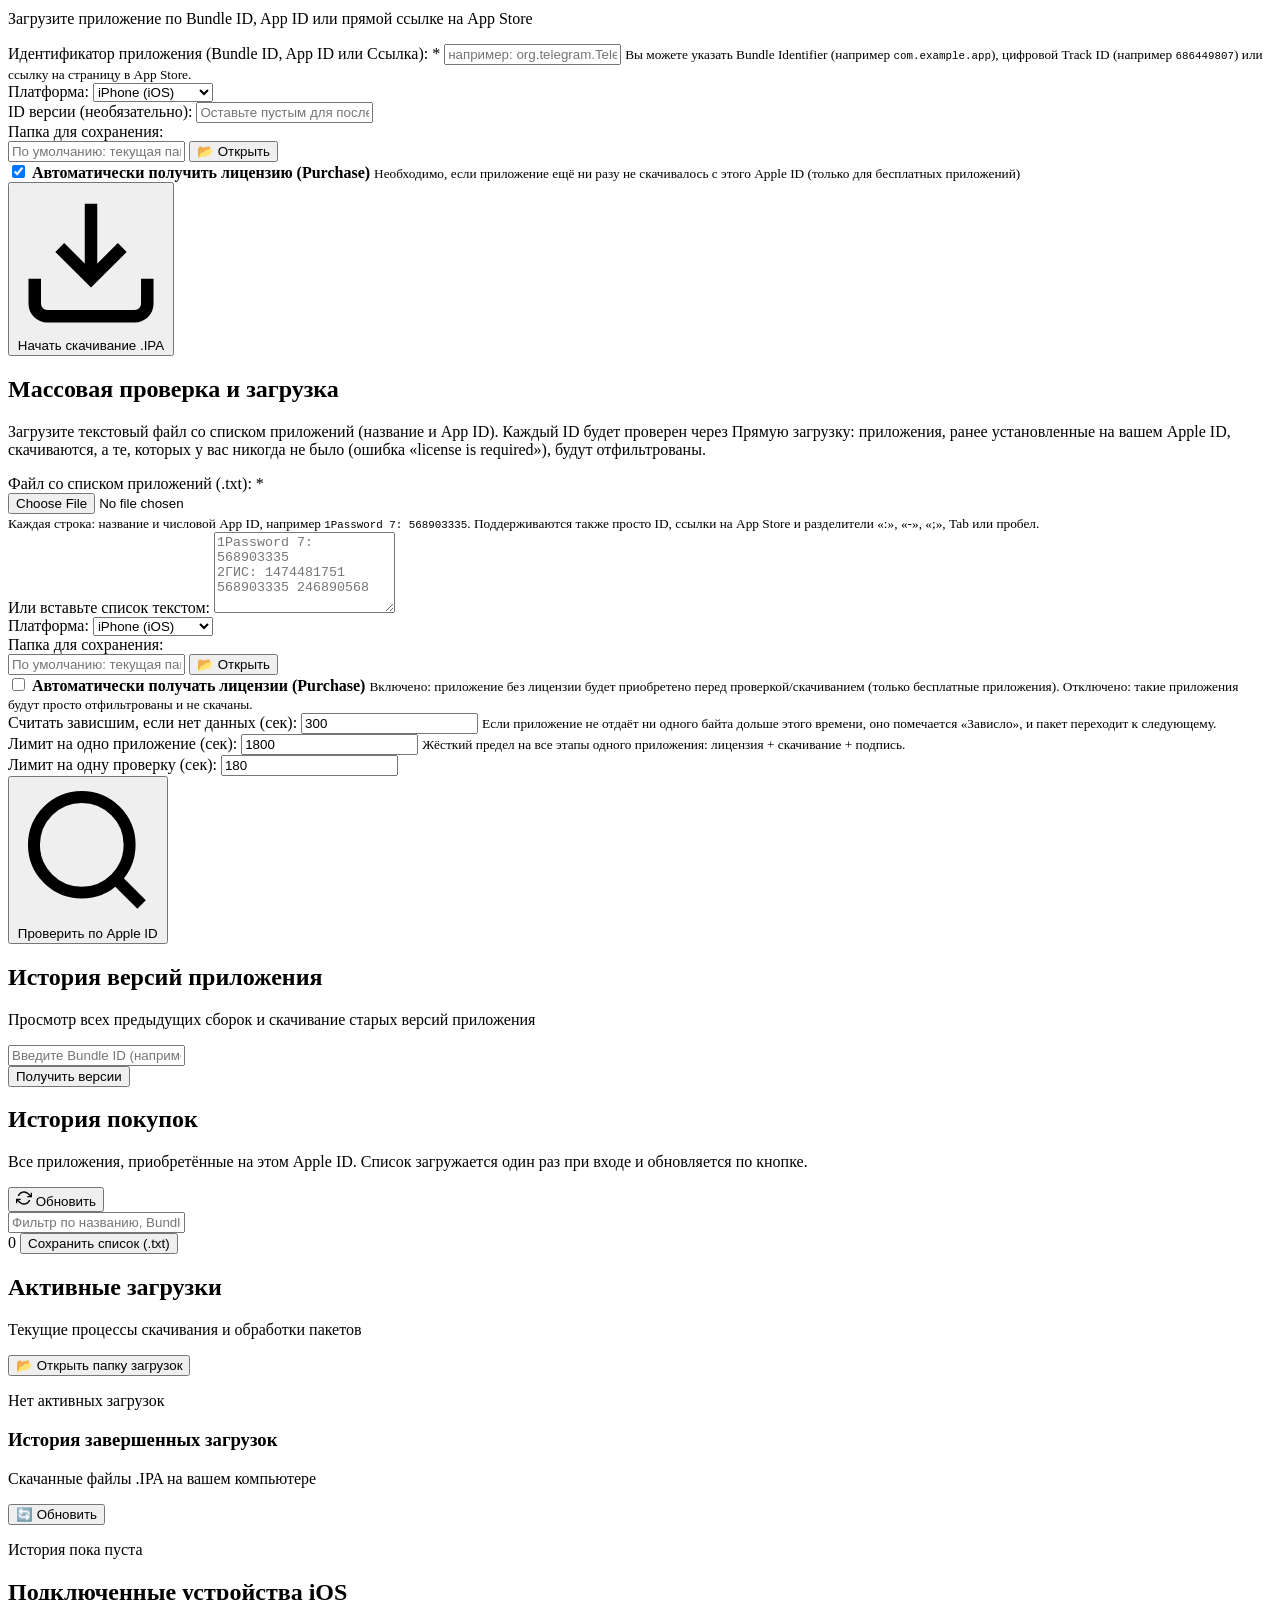
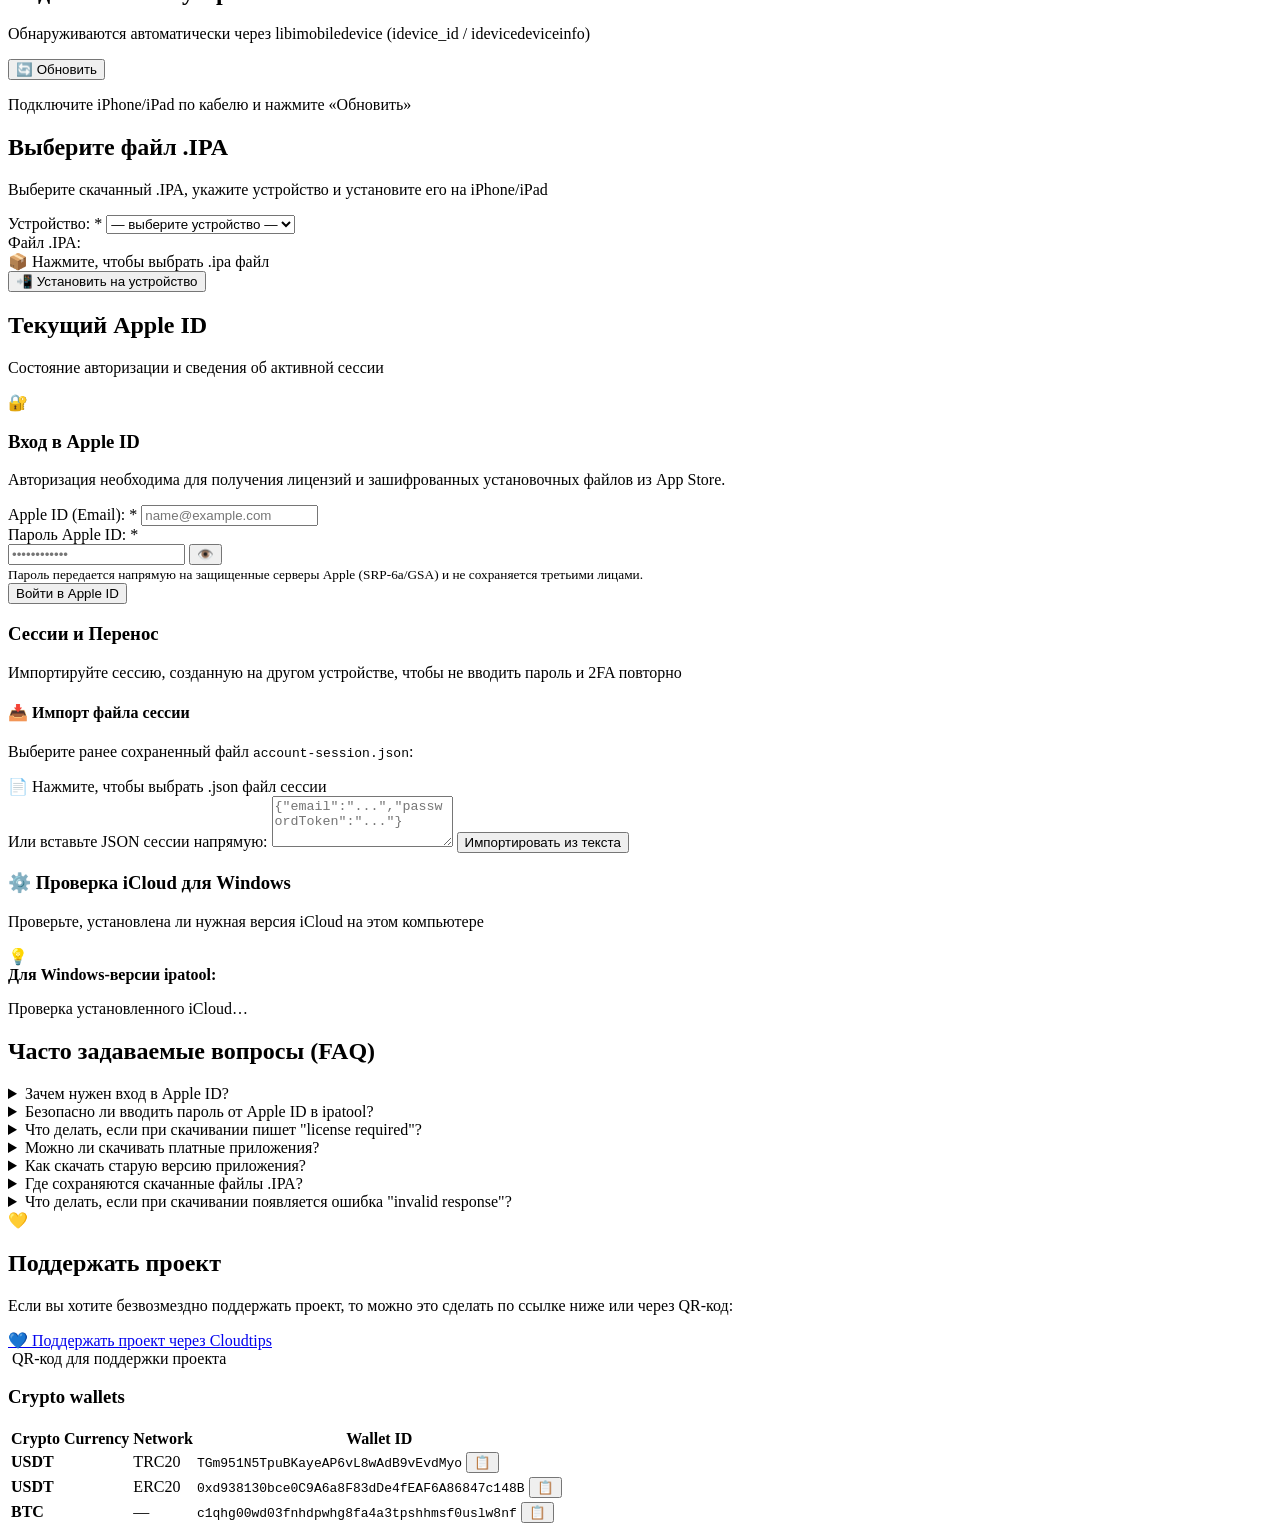
==== commit 17f0561d: "gui: add crypto wallet table to the Donate tab Port the wallet table from the README into the Donate" ====
--- a/cmd/gui_assets/index.html
+++ b/cmd/gui_assets/index.html
@@ -1073,6 +1073,50 @@
             <span class="text-secondary donate-qr-caption" data-i18n="donate_qr_caption">QR-код для поддержки проекта</span>
           </div>
         </div>
+
+        <!-- Crypto wallets. Intentionally left untranslated: the labels,
+             network names and addresses must stay identical in every UI
+             language, so this block carries no data-i18n keys. -->
+        <div class="donate-crypto">
+          <h3 class="donate-crypto-title">Crypto wallets</h3>
+          <div class="versions-table-wrapper">
+            <table class="versions-table">
+              <thead>
+                <tr>
+                  <th>Crypto Currency</th>
+                  <th>Network</th>
+                  <th>Wallet ID</th>
+                </tr>
+              </thead>
+              <tbody>
+                <tr>
+                  <td><strong>USDT</strong></td>
+                  <td>TRC20</td>
+                  <td>
+                    <code>TGm951N5TpuBKayeAP6vL8wAdB9vEvdMyo</code>
+                    <button type="button" class="copy-icon-btn" onclick="copyToClipboard('TGm951N5TpuBKayeAP6vL8wAdB9vEvdMyo')" title="Copy">📋</button>
+                  </td>
+                </tr>
+                <tr>
+                  <td><strong>USDT</strong></td>
+                  <td>ERC20</td>
+                  <td>
+                    <code>0xd938130bce0C9A6a8F83dDe4fEAF6A86847c148B</code>
+                    <button type="button" class="copy-icon-btn" onclick="copyToClipboard('0xd938130bce0C9A6a8F83dDe4fEAF6A86847c148B')" title="Copy">📋</button>
+                  </td>
+                </tr>
+                <tr>
+                  <td><strong>BTC</strong></td>
+                  <td>—</td>
+                  <td>
+                    <code>c1qhg00wd03fnhdpwhg8fa4a3tpshhmsf0uslw8nf</code>
+                    <button type="button" class="copy-icon-btn" onclick="copyToClipboard('c1qhg00wd03fnhdpwhg8fa4a3tpshhmsf0uslw8nf')" title="Copy">📋</button>
+                  </td>
+                </tr>
+              </tbody>
+            </table>
+          </div>
+        </div>
       </div>
     </section>
 
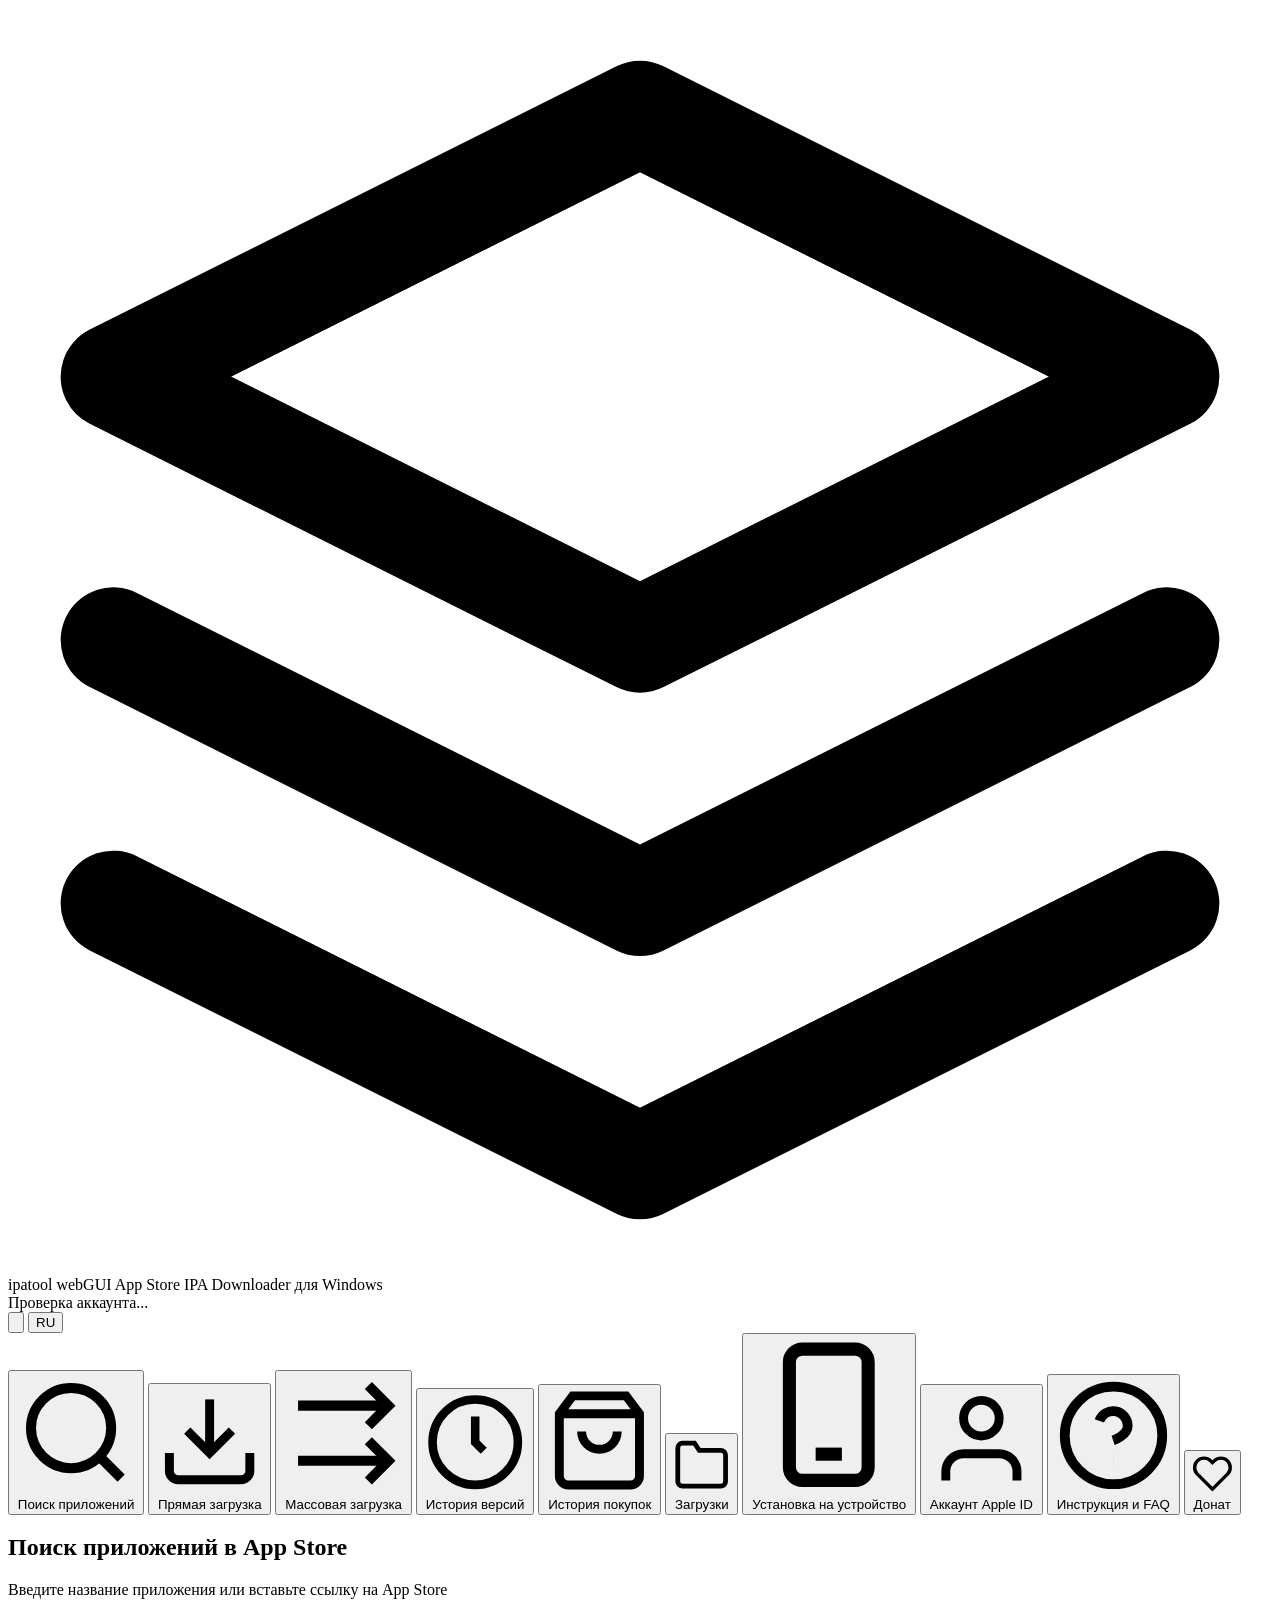
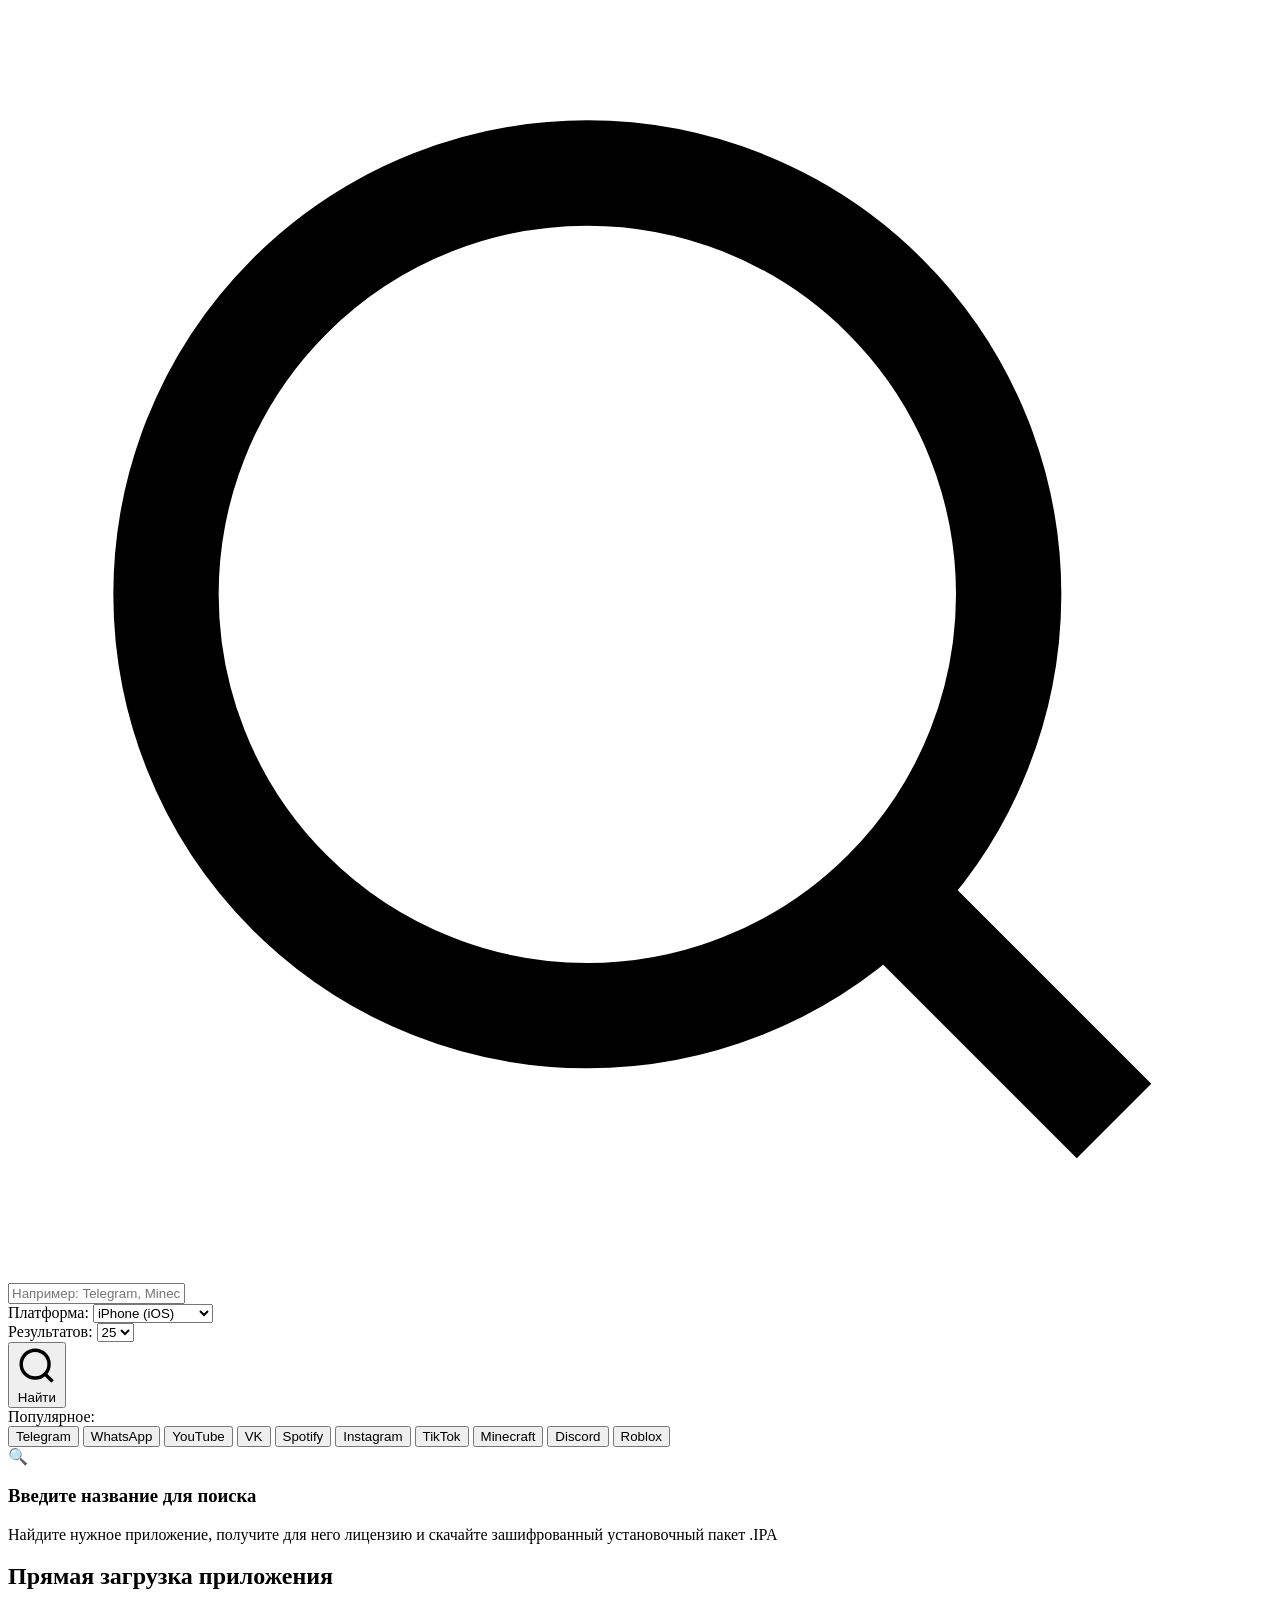
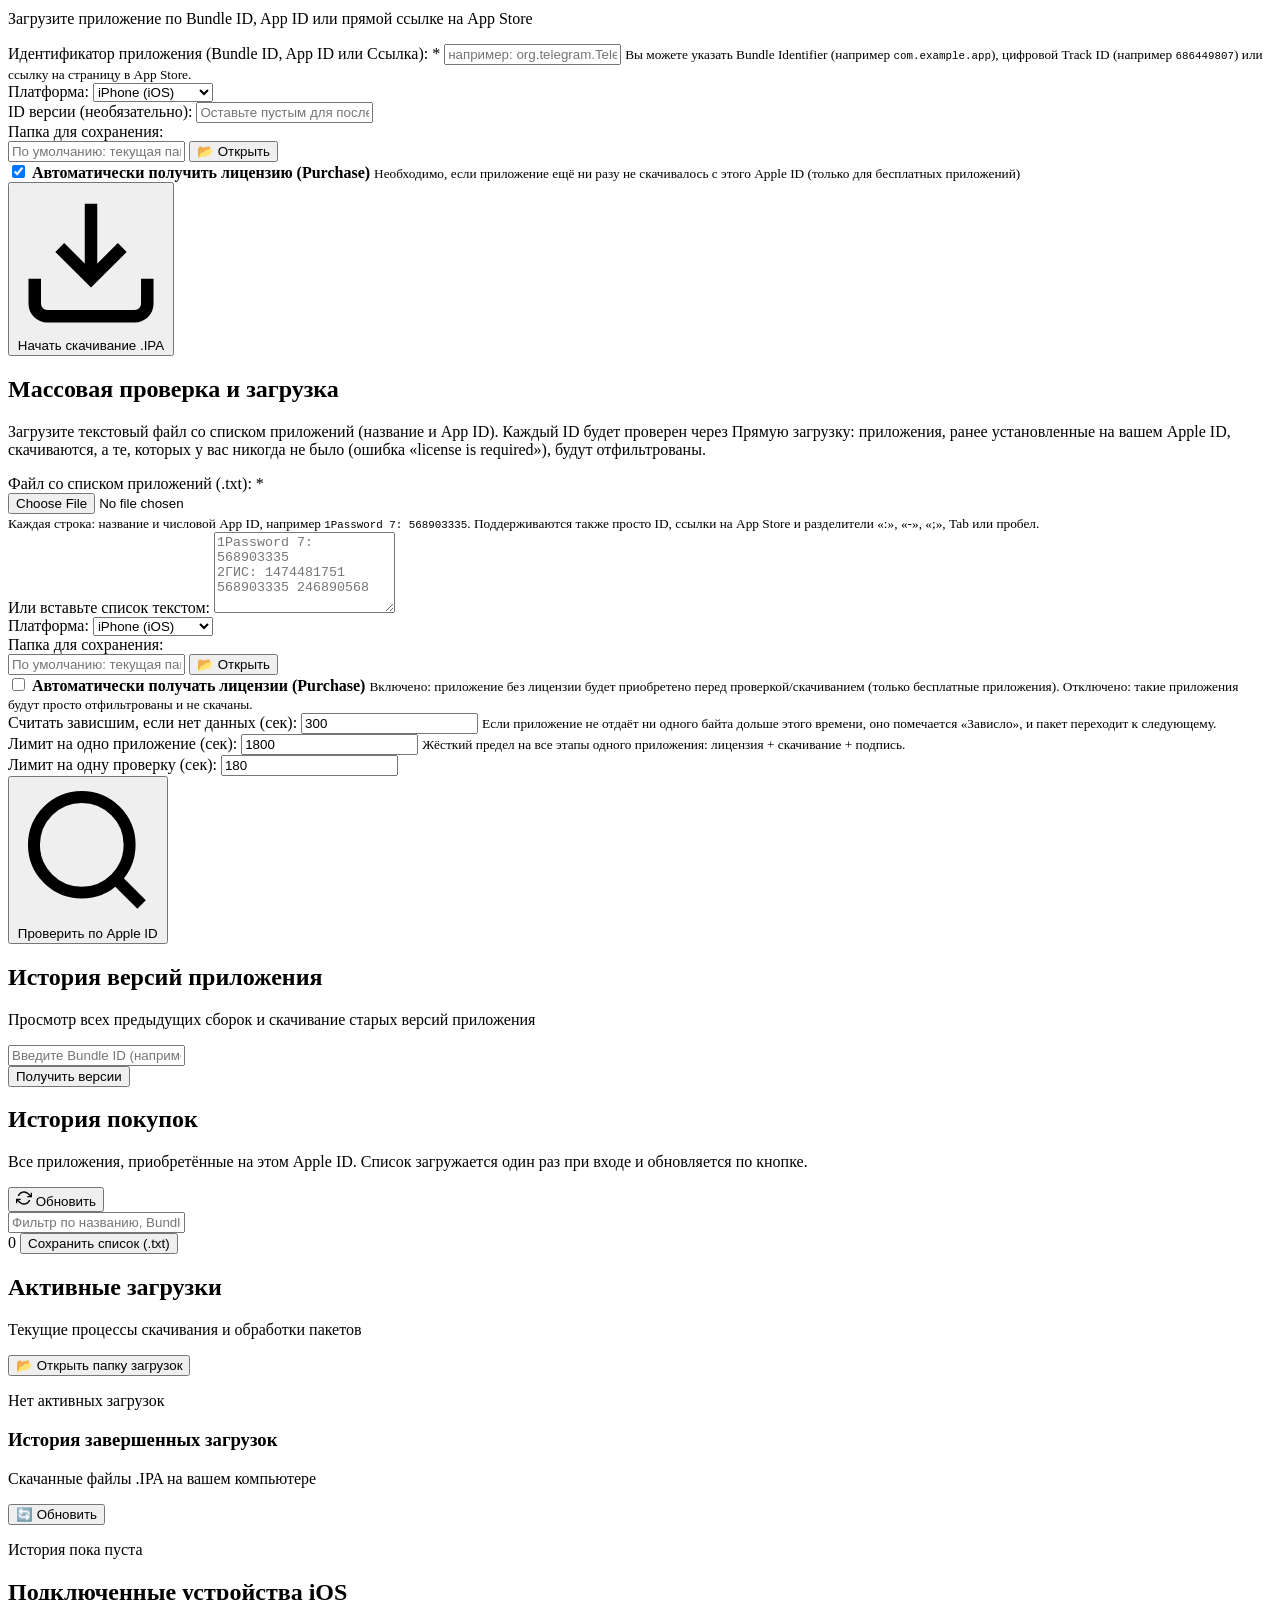
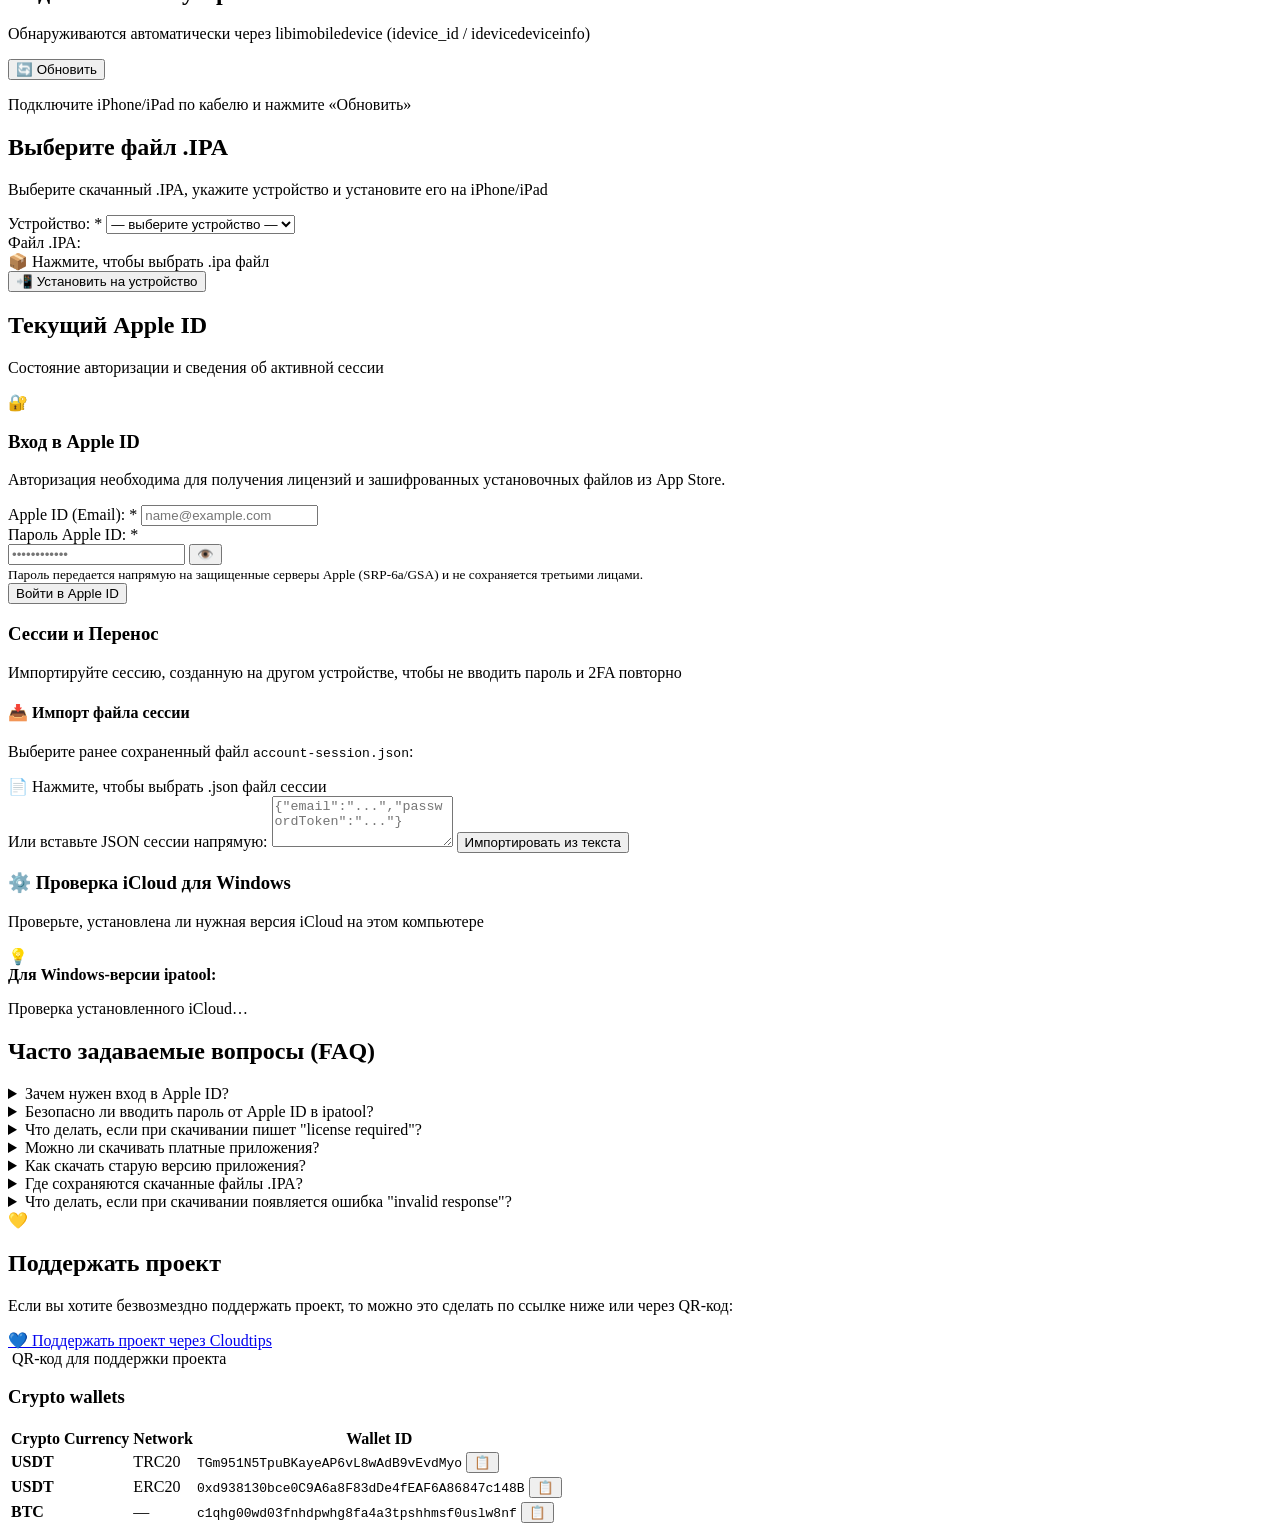
==== commit 8e3c7553: "gui: rename brand to ipatool webGUI, link the repo from the demo page - Brand badge now reads "ipato" ====
--- a/cmd/gui_assets/index.html
+++ b/cmd/gui_assets/index.html
@@ -3,7 +3,7 @@
 <head>
   <meta charset="UTF-8">
   <meta name="viewport" content="width=device-width, initial-scale=1.0">
-  <title>ipatool GUI — Скачивание IPA из App Store</title>
+  <title>ipatool webGUI — Скачивание IPA из App Store</title>
   <link rel="stylesheet" href="/assets/style.css">
 </head>
 <body>
@@ -16,7 +16,7 @@
         </svg>
       </div>
       <div class="brand-text">
-        <span class="brand-title">ipatool <span class="badge-gui">GUI</span></span>
+        <span class="brand-title">ipatool <span class="badge-gui">webGUI</span></span>
         <span class="brand-subtitle" data-i18n="app_subtitle">App Store IPA Downloader для Windows</span>
       </div>
     </div>
